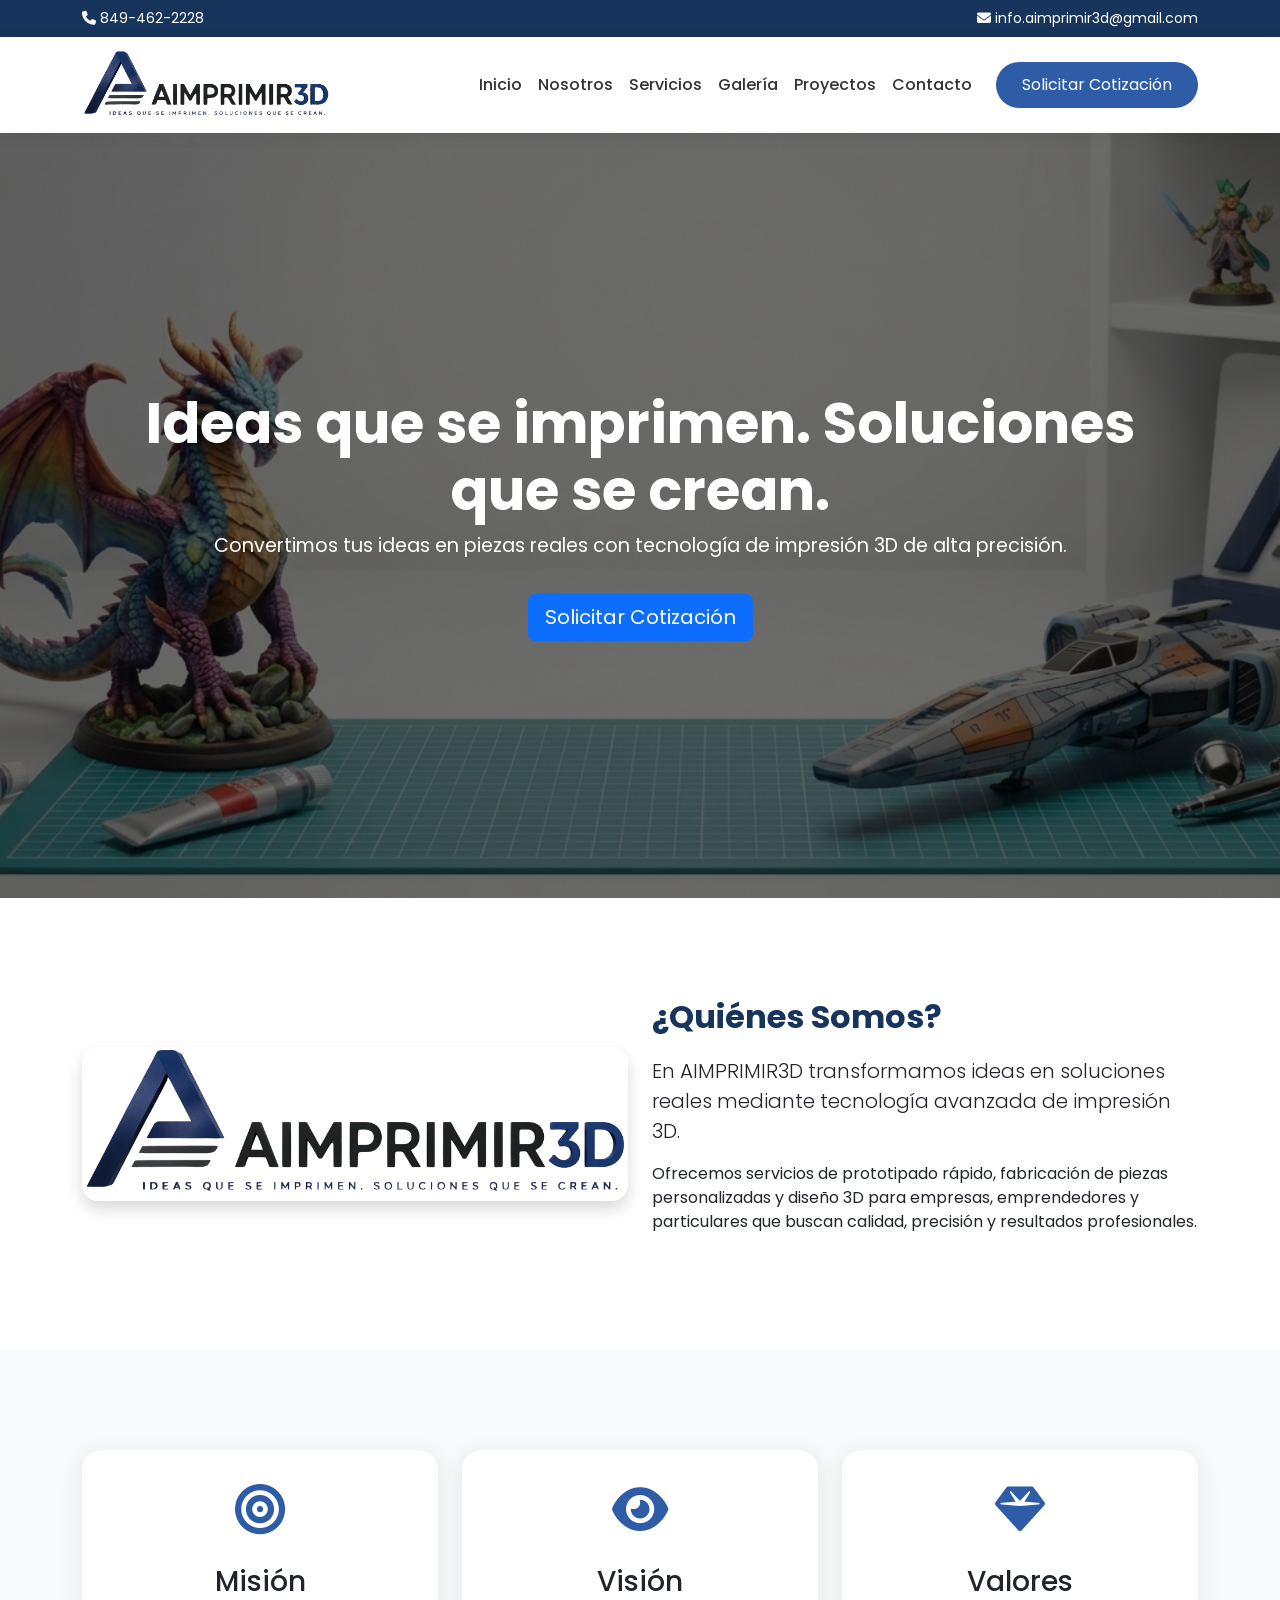
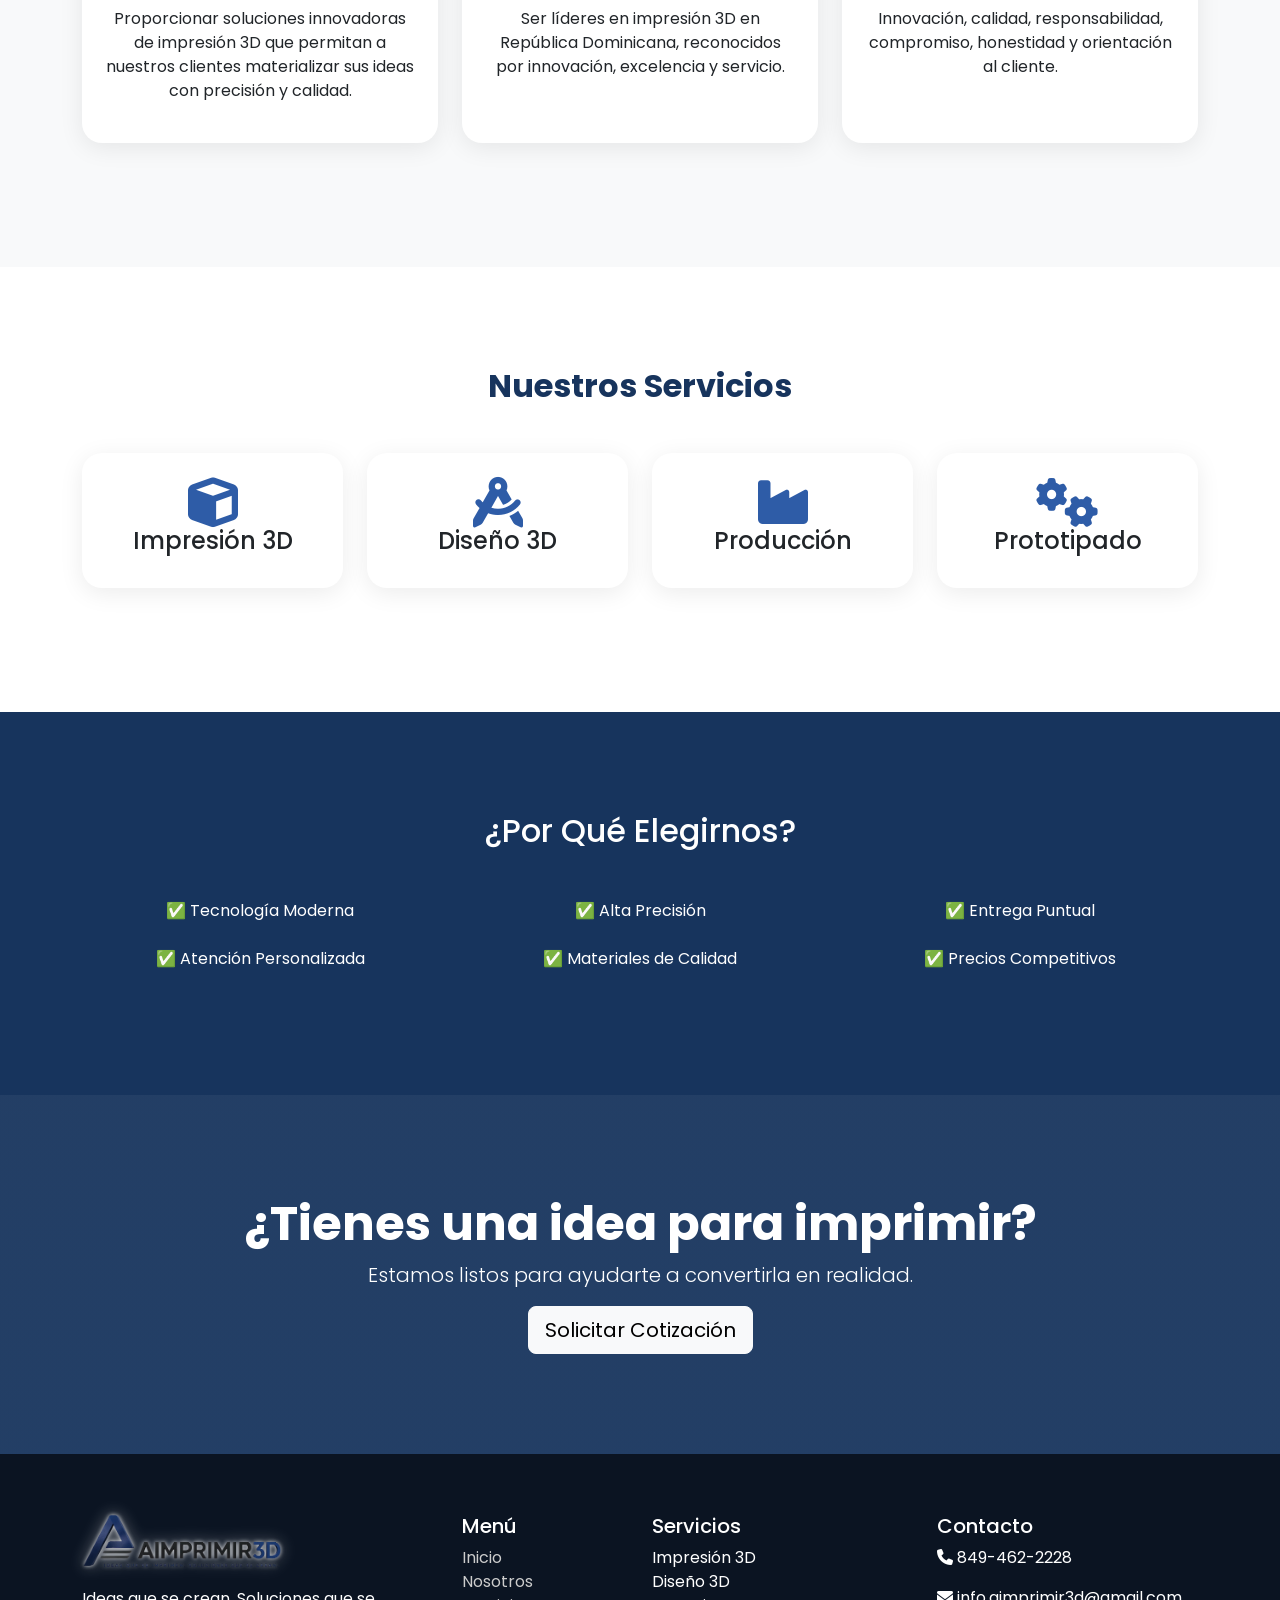
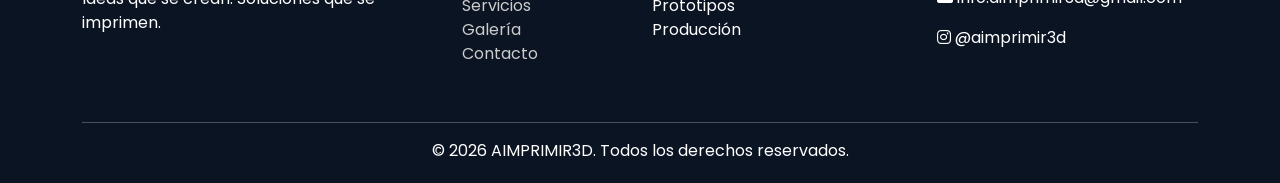
==== public/index.html @ 6a6f35ee "first commit" ====
<!DOCTYPE html>

<html lang="es">

    <head>

        <!-- =========================
            CONFIGURACIÓN BÁSICA
        ========================== -->

        <meta charset="UTF-8">

        <meta name="viewport"
            content="width=device-width, initial-scale=1.0">

        <meta http-equiv="X-UA-Compatible"
            content="IE=edge">


        <!-- =========================
            SEO PRINCIPAL
        ========================== -->

        <title>
            AIMPRIMIR3D | Impresión 3D, Diseño y Prototipos en República Dominicana
        </title>

        <meta name="description"
            content="AIMPRIMIR3D ofrece servicios de impresión 3D, diseño 3D, prototipado y producción personalizada en República Dominicana. Atendemos Bahoruco, Neiba, Barahona y realizamos envíos a nivel nacional.">

        <meta name="keywords"
            content="impresión 3D, impresión 3D República Dominicana, impresión 3D Bahoruco, impresión 3D Neiba, impresión 3D Barahona, diseño 3D, prototipos 3D, fabricación 3D, piezas 3D, prototipado rápido, AIMPRIMIR3D">

        <meta name="author"
            content="AIMPRIMIR3D">

        <meta name="robots"
            content="index, follow">

        <meta name="googlebot"
            content="index, follow">


        <!-- =========================
            IDIOMA Y UBICACIÓN
        ========================== -->

        <meta name="language"
            content="Spanish">

        <meta name="geo.region"
            content="DO">

        <meta name="geo.placename"
            content="Bahoruco, República Dominicana">


        <!-- =========================
            URL CANÓNICA
        ========================== -->

        <!--
        IMPORTANTE:
        Reemplaza esta URL por el dominio real
        cuando tengas el dominio definitivo.
        -->

        <link rel="canonical"
            href="https://aimprimir3d.com.do/">


        <!-- =========================
            OPEN GRAPH
            FACEBOOK / WHATSAPP / REDES
        ========================== -->

        <meta property="og:type"
            content="website">

        <meta property="og:title"
            content="AIMPRIMIR3D | Impresión 3D y Diseño 3D">

        <meta property="og:description"
            content="Transformamos ideas en piezas reales mediante impresión 3D, diseño, prototipado y fabricación personalizada en República Dominicana.">

        <meta property="og:image"
            content="https://aimprimir3d.com.do/assets/img/logonombre.png">

        <meta property="og:url"
            content="https://aimprimir3d.com.do/">

        <meta property="og:site_name"
            content="AIMPRIMIR3D">

        <meta property="og:locale"
            content="es_DO">

        <!-- =========================
            FAVICON
        ========================== -->

        <link rel="icon"
            type="image/png"
            href="assets/img/logo.ico">

        <link rel="apple-touch-icon"
            href="assets/img/logo.ico">


        <!-- =========================
            BOOTSTRAP
        ========================== -->

        <link
            href="https://cdn.jsdelivr.net/npm/bootstrap@5.3.3/dist/css/bootstrap.min.css"
            rel="stylesheet">


        <!-- =========================
            GOOGLE FONTS
        ========================== -->

        <link rel="preconnect"
            href="https://fonts.googleapis.com">

        <link rel="preconnect"
            href="https://fonts.gstatic.com"
            crossorigin>

        <link
            href="https://fonts.googleapis.com/css2?family=Poppins:wght@300;400;500;600;700&display=swap"
            rel="stylesheet">


        <!-- =========================
            FONT AWESOME
        ========================== -->

        <link
            rel="stylesheet"
            href="https://cdnjs.cloudflare.com/ajax/libs/font-awesome/6.5.1/css/all.min.css">


        <!-- =========================
            CSS PROPIO
        ========================== -->

        <link rel="stylesheet"
            href="assets/css/style.css">


        <!-- =========================
            DATOS ESTRUCTURADOS
            GOOGLE / SCHEMA.ORG
        ========================== -->

        <script type="application/ld+json">

        {
            "@context": "https://schema.org",
            "@type": "Organization",

            "name": "AIMPRIMIR3D",

            "description": "Empresa dedicada a servicios de impresión 3D, diseño 3D, prototipado y fabricación personalizada en República Dominicana.",

            "url": "https://www.tudominio.com/",

            "logo": "https://www.tudominio.com/assets/img/logonombre.png",

            "telephone": "+18494622228",

            "email": "info.aimprimir3d@gmail.com",

            "sameAs": [
                "https://www.instagram.com/aimprimir3d/"
            ],

            "areaServed": [
                {
                    "@type": "AdministrativeArea",
                    "name": "Bahoruco"
                },
                {
                    "@type": "City",
                    "name": "Neiba"
                },
                {
                    "@type": "City",
                    "name": "Barahona"
                },
                {
                    "@type": "Country",
                    "name": "República Dominicana"
                }
            ],

            "knowsAbout": [
                "Impresión 3D",
                "Diseño 3D",
                "Prototipado",
                "Fabricación personalizada",
                "Modelado 3D"
            ]
        }

        </script>

    </head>

    <body>

        <!-- TOP BAR -->

        <div class="top-bar">
            <div class="container">
                <div class="row">

                    <div class="col-md-6 text-center text-md-start">
                        <a href="tel:+18494622228" class="text-white text-decoration-none"> <i class="fas fa-phone"> </i> 849-462-2228 </a>
                    </div>

                    <div class="col-md-6 text-center text-md-end">
                        <a href="mailto:info.aimprimir3d@gmail.com" class="text-white text-decoration-none"> <i class="fas fa-envelope"> </i> info.aimprimir3d@gmail.com </a>
                    </div>

                </div>
            </div>
        </div>

        <!-- NAVBAR -->

        <nav class="navbar navbar-expand-lg sticky-top">

            <div class="container">

                <a class="navbar-brand" href="#"> <img src="assets/img/logonombre.png" alt="AIMPRIMIR3D"> </a>

                <button class="navbar-toggler" data-bs-toggle="collapse" data-bs-target="#menu"> <span class="navbar-toggler-icon"> </span> </button>

                <div class="collapse navbar-collapse" id="menu">

                    <ul class="navbar-nav ms-auto align-items-lg-center">

                        <li class="nav-item"> <a class="nav-link" href="#">Inicio</a> </li>

                        <li class="nav-item"> <a class="nav-link" href="#">Nosotros</a> </li>

                        <li class="nav-item"> <a class="nav-link" href="#">Servicios</a> </li>

                        <li class="nav-item"> <a class="nav-link" href="#">Galería</a> </li>

                        <li class="nav-item"> <a class="nav-link" href="#">Proyectos</a> </li>

                        <li class="nav-item"> <a class="nav-link" href="assets/pag/contacto.html">Contacto</a> </li> 

                        <li class="nav-item ms-lg-3"> <a href="#" class="btn btn-cotizar"> Solicitar Cotización </a> </li>

                    </ul>

                </div>

            </div>

        </nav>

        <!-- HERO -->

        <div id="heroSlider" class="carousel slide carousel-fade" data-bs-ride="carousel">

            <div class="carousel-inner">

                <div class="carousel-item active">
                    <img src="assets/img/slide1.png">

                    <div class="hero-content">
                        <h1>Ideas que se imprimen. Soluciones que se crean.</h1>

                        <p> Convertimos tus ideas en piezas reales con tecnología de impresión 3D de alta precisión. </p>

                        <a href="#" class="btn btn-primary btn-lg mt-3"> Solicitar Cotización </a>

                    </div>

                </div>

                <div class="carousel-item">

                    <img src="assets/img/slide2.png">

                    <div class="hero-content">
                            
                        <h1>Prototipos rápidos para tus proyectos</h1>

                        <p> Innovación y calidad para empresas, emprendedores y estudiantes. </p>

                    </div>
                </div>

                <div class="carousel-item">
                        <img src="assets/img/slide3.png">

                    <div class="hero-content">
                        <h1>Precisión, tecnología y confianza</h1>

                        <p> Creamos soluciones personalizadas adaptadas a tus necesidades. </p>

                    </div>
                </div>

            </div>

        </div>

        <!-- QUIENES SOMOS -->

        <section class="section-padding">

            <div class="container">

                <div class="row align-items-center">

                    <div class="col-lg-6">
                        <img src="assets/img/logonombre.png" class="img-fluid rounded-4 shadow">
                    </div>

                    <div class="col-lg-6">

                        <h2 class="section-title"> ¿Quiénes Somos? </h2>

                        <p class="lead"> En AIMPRIMIR3D transformamos ideas en soluciones reales mediante tecnología avanzada de impresión 3D. </p>

                        <p> Ofrecemos servicios de prototipado rápido, fabricación de piezas personalizadas y diseño 3D para empresas, emprendedores y particulares que buscan calidad, precisión y resultados profesionales. </p>

                    </div>

                </div>

            </div>

        </section>

        <!-- MISION VISION VALORES -->

        <section class="section-padding bg-light">

            <div class="container">

                <div class="row text-center">

                    <div class="col-lg-4 mb-4">

                        <div class="card card-custom h-100 p-4">

                            <div class="icon-box mb-3"> 
                                
                                <i class="fas fa-bullseye"> </i> 
                            
                            </div>

                            <h3> Misión </h3>

                            <p> Proporcionar soluciones innovadoras de impresión 3D que permitan a nuestros clientes materializar sus ideas con precisión y calidad. </p>

                        </div>

                    </div>

                    <div class="col-lg-4 mb-4">

                        <div class="card card-custom h-100 p-4">

                            <div class="icon-box mb-3">
                                <i class="fas fa-eye"></i>
                            </div>

                            <h3>Visión</h3>

                            <p> Ser líderes en impresión 3D en República Dominicana, reconocidos por innovación, excelencia y servicio. </p>

                        </div>

                    </div>

                    <div class="col-lg-4 mb-4">

                        <div class="card card-custom h-100 p-4">

                            <div class="icon-box mb-3">

                                <i class="fas fa-gem"> </i>

                            </div>

                            <h3>Valores</h3>

                            <p> Innovación, calidad, responsabilidad, compromiso, honestidad y orientación al cliente. </p>

                        </div>

                    </div>

                </div>

            </div>

        </section>

        <!-- SERVICIOS -->

        <section class="section-padding">

            <div class="container">

            <div class="text-center mb-5">

            <h2 class="section-title">
            Nuestros Servicios
            </h2>

            </div>

                <div class="row">

                <div class="col-md-3 mb-4">
                    <div class="card card-custom p-4 text-center h-100">
                        <i class="fas fa-cube icon-box"></i>
                        <h4>Impresión 3D</h4>
                    </div>
                </div>

                <div class="col-md-3 mb-4">
                    <div class="card card-custom p-4 text-center h-100">
                        <i class="fas fa-drafting-compass icon-box"></i>
                        <h4>Diseño 3D</h4>
                    </div>
                </div>

                <div class="col-md-3 mb-4">
                    <div class="card card-custom p-4 text-center h-100">
                        <i class="fas fa-industry icon-box"></i>
                        <h4>Producción</h4>
                    </div>
                </div>

                <div class="col-md-3 mb-4">
                    <div class="card card-custom p-4 text-center h-100">
                        <i class="fas fa-cogs icon-box"></i>
                        <h4>Prototipado</h4>
                    </div>
                </div>

                </div>

            </div>

        </section>

        <!-- POR QUE ELEGIRNOS -->

        <section class="section-padding bg-primary-custom">

            <div class="container">

                <div class="text-center mb-5">
                    <h2>¿Por Qué Elegirnos?</h2>
                </div>

                <div class="row text-center">

                    <div class="col-md-4 mb-4">
                    ✅ Tecnología Moderna
                    </div>

                    <div class="col-md-4 mb-4">
                    ✅ Alta Precisión
                    </div>

                    <div class="col-md-4 mb-4">
                    ✅ Entrega Puntual
                    </div>

                    <div class="col-md-4 mb-4">
                    ✅ Atención Personalizada
                    </div>

                    <div class="col-md-4 mb-4">
                    ✅ Materiales de Calidad
                    </div>

                    <div class="col-md-4 mb-4">
                    ✅ Precios Competitivos
                    </div>

                </div>

            </div>

        </section>

        <!-- CTA -->

        <section class="cta">

            <div class="container">

                <h2 class="display-5 fw-bold"> ¿Tienes una idea para imprimir? </h2>

                <p class="lead"> Estamos listos para ayudarte a convertirla en realidad. </p>

                <a href="#" class="btn btn-light btn-lg"> Solicitar Cotización </a>

            </div>

        </section>

        <!-- FOOTER -->

        <footer class="footer">

            <div class="container">

                <div class="row">

                    <div class="col-lg-4 mb-4">

                        <a href="#" target="_blank"> <img src="assets/img/logonombre.png" width="200" alt="AIMPRIMIR3D"> </a>

                        <p class="mt-3"> Ideas que se crean. Soluciones que se imprimen. </p>

                    </div>

                    <div class="col-lg-2 mb-4">

                        <h5>Menú</h5>

                        <ul class="list-unstyled">
                            <li><a href="#">Inicio</a></li>
                            <li><a href="#">Nosotros</a></li>
                            <li><a href="#">Servicios</a></li>
                            <li><a href="#">Galería</a></li>
                            <li><a href="assets/pag/contacto.html">Contacto</a></li>
                        </ul>

                    </div>

                    <div class="col-lg-3 mb-4">

                        <h5>Servicios</h5>

                        <ul class="list-unstyled">
                            <li>Impresión 3D</li>
                            <li>Diseño 3D</li>
                            <li>Prototipos</li>
                            <li>Producción</li>
                        </ul>

                    </div>

                    <div class="col-lg-3">

                        <h5>Contacto</h5>

                        <p> <a href="tel:+18494622228" class="text-white text-decoration-none"> <i class="fas fa-phone"></i> 849-462-2228 </a> </p>

                        <p> <a href="mailto:info.aimprimir3d@gmail.com" class="text-white text-decoration-none"> <i class="fas fa-envelope"></i> info.aimprimir3d@gmail.com </a> </p>

                        <p> <a href="https://www.instagram.com/aimprimir3d/" target="_blank" class="text-white text-decoration-none"> <i class="fab fa-instagram"> </i> @aimprimir3d </a> </p>

                    </div>

                </div>

                <hr>

                <div class="text-center"> © 2026 AIMPRIMIR3D. Todos los derechos reservados. </div>

            </div>

        </footer>

        <script src="https://cdn.jsdelivr.net/npm/bootstrap@5.3.3/dist/js/bootstrap.bundle.min.js"></script>

    </body>
</html>
---- public/assets/css/style.css ----
/* Home */

:root{
    --primary:#17345d;
    --secondary:#10284a;
    --accent:#2e5ca7;
    --light:#f8f9fa;
    --dark:#212529;
}

*{
    font-family:'Poppins',sans-serif;
}

body{
    overflow-x:hidden;
}

/* TOP BAR */

.top-bar{
    background:var(--primary);
    color:white;
    padding:8px 0;
    font-size:14px;
}

.top-bar a{
    color:white;
    text-decoration:none;
}

/* NAVBAR */

.navbar{
    background:white;
    box-shadow:0 2px 15px rgba(0,0,0,.08);
}

.navbar-brand img{
    height:70px;
}

.nav-link{
    font-weight:500;
    color:#333 !important;
}

.btn-cotizar{
    background:var(--accent);
    color:white;
    border-radius:30px;
    padding:10px 25px;
}

.btn-cotizar:hover{
    background:var(--primary);
    color:white;
}

/* HERO */

.carousel-item{
    height:85vh;
    min-height:600px;
}

.carousel-item img{
    width:100%;
    height:100%;
    object-fit:cover;
    filter:brightness(45%);
}

.hero-content{
    position:absolute;
    top:50%;
    left:50%;
    transform:translate(-50%,-50%);
    text-align:center;
    color:white;
    width:80%;
}

.hero-content h1{
    font-size:3.5rem;
    font-weight:700;
}

.hero-content p{
    font-size:1.2rem;
}

/* SECTION */

.section-padding{
    padding:100px 0;
}

.section-title{
    font-weight:700;
    color:var(--primary);
    margin-bottom:20px;
}

.card-custom{
    border:none;
    border-radius:20px;
    transition:.3s;
    box-shadow:0 5px 25px rgba(0,0,0,.08);
}

.card-custom:hover{
    transform:translateY(-10px);
}

.icon-box{
    font-size:50px;
    color:var(--accent);
}

.bg-primary-custom{
    background:var(--primary);
    color:white;
}

.cta{
    background:linear-gradient(rgba(23,52,93,.95),rgba(23,52,93,.95)),
    url('assets/img/slide2.jpg');
    background-size:cover;
    background-position:center;
    color:white;
    text-align:center;
    padding:100px 0;
}




.footer{
    background:#0b1422;
    color:white;
    padding:60px 0 20px;
}



.footer a{
    color:#ccc;
    text-decoration:none;
}

.footer a:hover{
    color:white;
}

.gallery img{
    border-radius:15px;
    transition:.3s;
}

.gallery img:hover{
    transform:scale(1.05);
}

@media(max-width:768px){

.hero-content h1{
font-size:2rem;
}

.carousel-item{
height:70vh;
}

}

/* PAra iluminar el logo del footer */

.footer img{
    filter:
        drop-shadow(0 0 2px rgba(255,255,255,.9))
        drop-shadow(0 0 8px rgba(255,255,255,.35));
    transition:all .3s ease;
}

.footer img:hover{
    filter:
        drop-shadow(0 0 3px rgba(255,255,255,1))
        drop-shadow(0 0 12px rgba(255,255,255,.5));
}

/* Para la animacion en la barra de arriba en los numeros y correos */

.top-bar a{
    transition:all .3s ease;
}

.top-bar a:hover{
    color:#dbe8ff !important;
}

/*  los link de correos y llamada en footer */

a[href^="tel"]{
    transition:all .3s ease;
}

a[href^="tel"]:hover{
    color:var(--accent) !important;
}

a[href^="mailto"],
a[href*="instagram.com"]{
    transition:all .3s ease;
}

a[href^="mailto"]:hover,
a[href*="instagram.com"]:hover{
    color:var(--accent) !important;
}

/*  Pag de Contacto */

.form-control{
    border-radius:12px;
    padding:12px;
}

.form-control:focus{
    box-shadow:none;
    border-color:var(--accent);
}
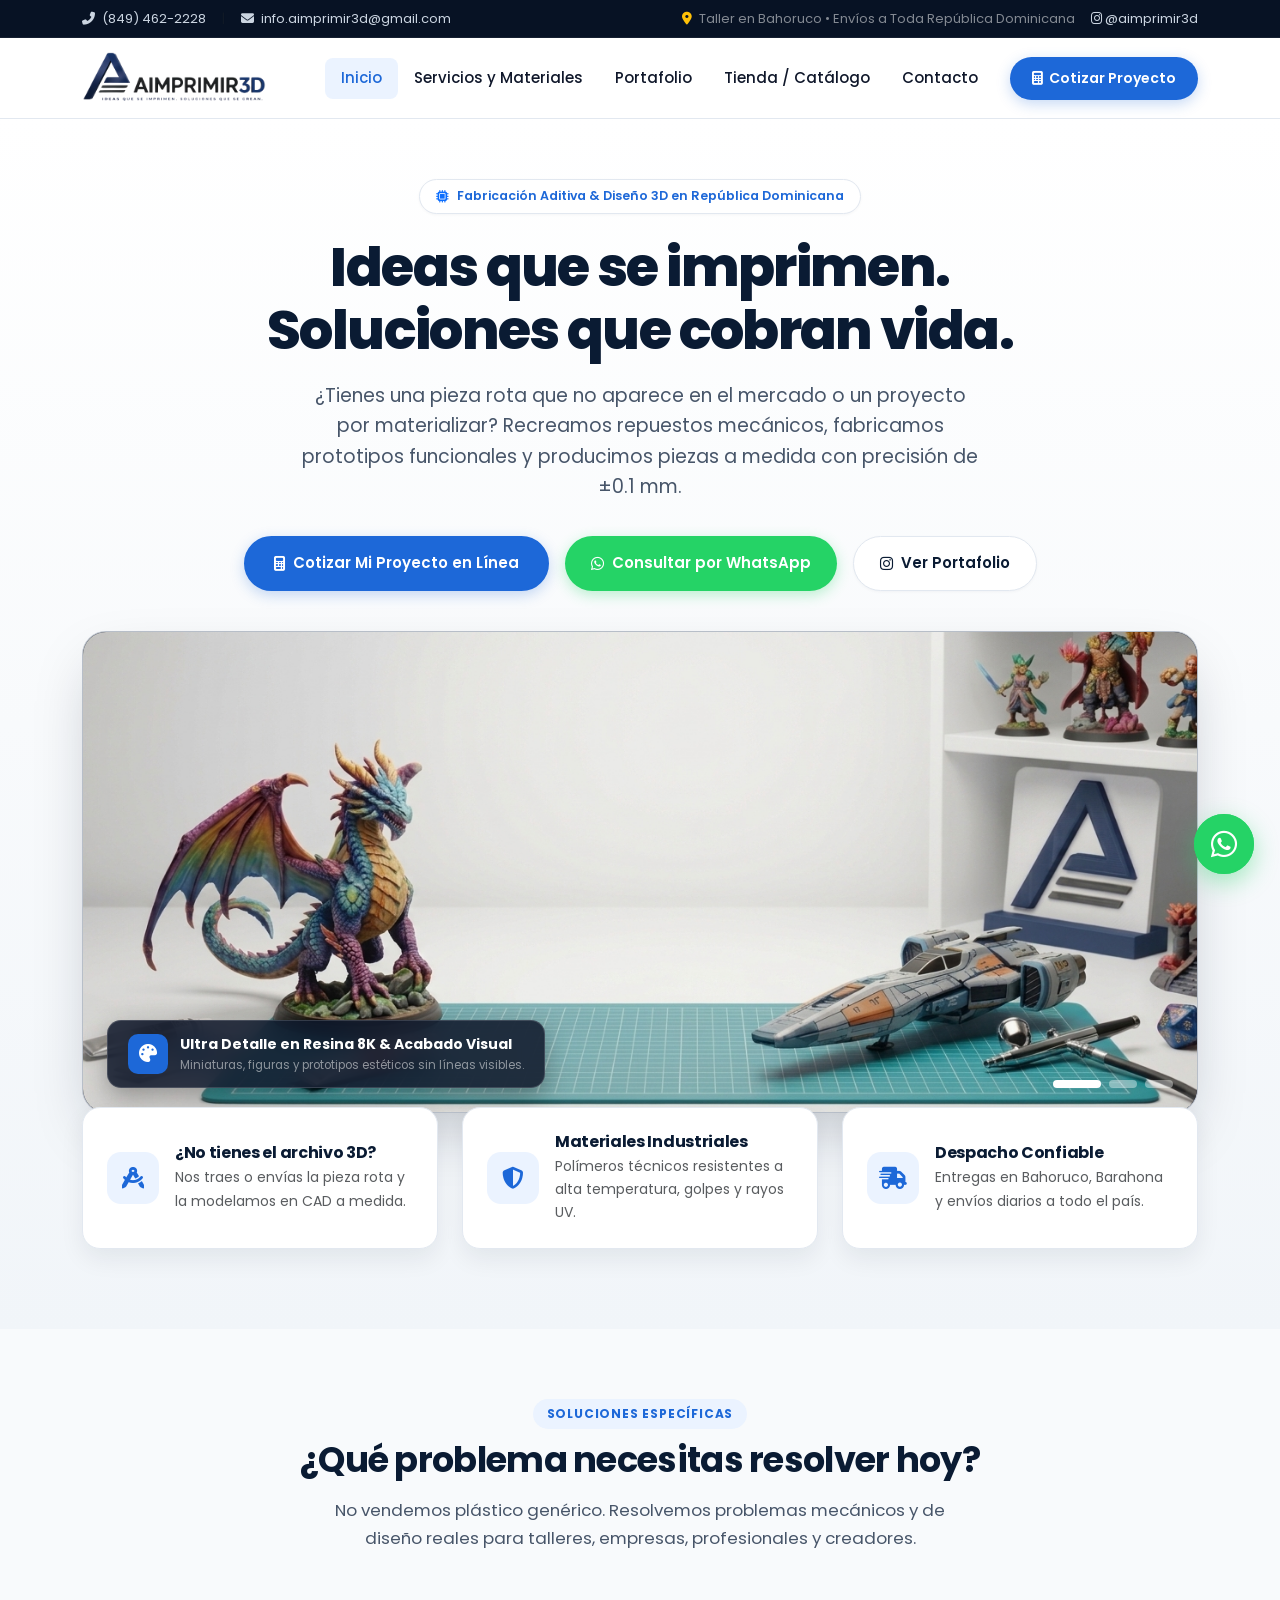
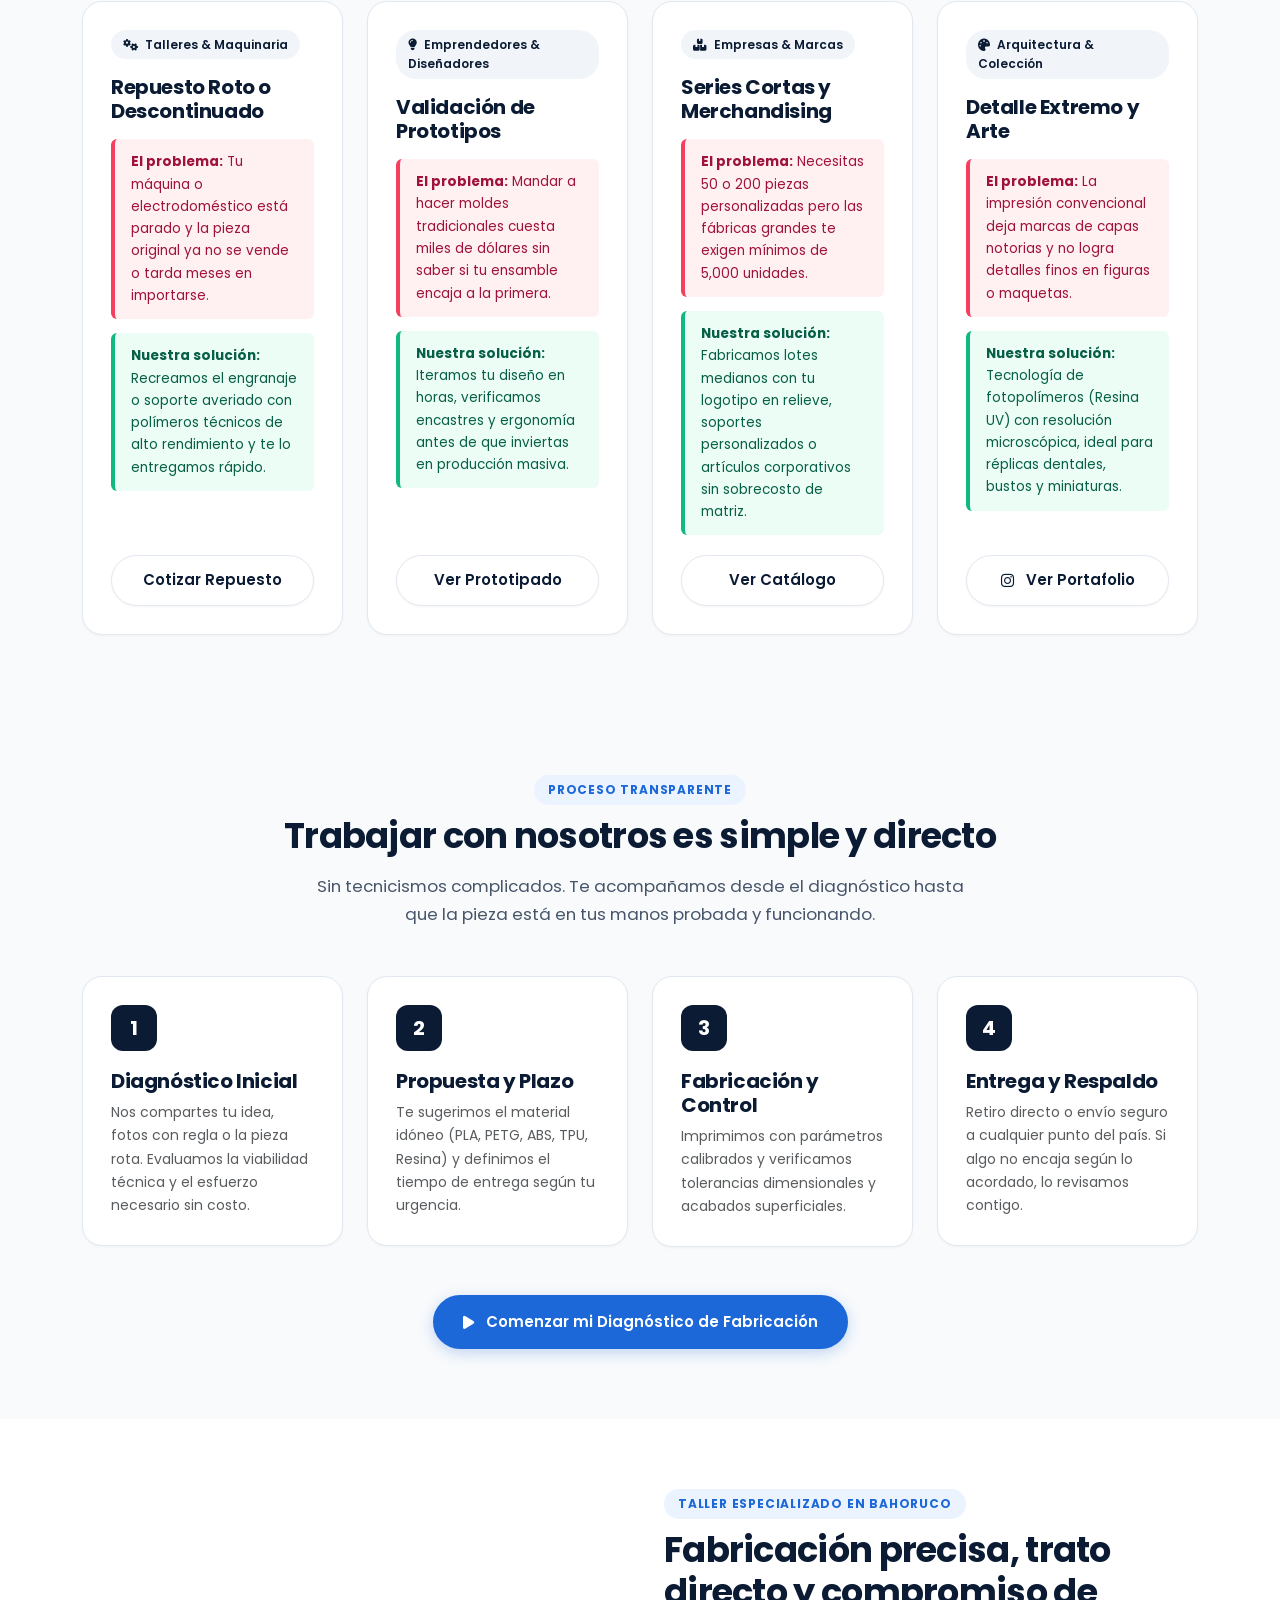
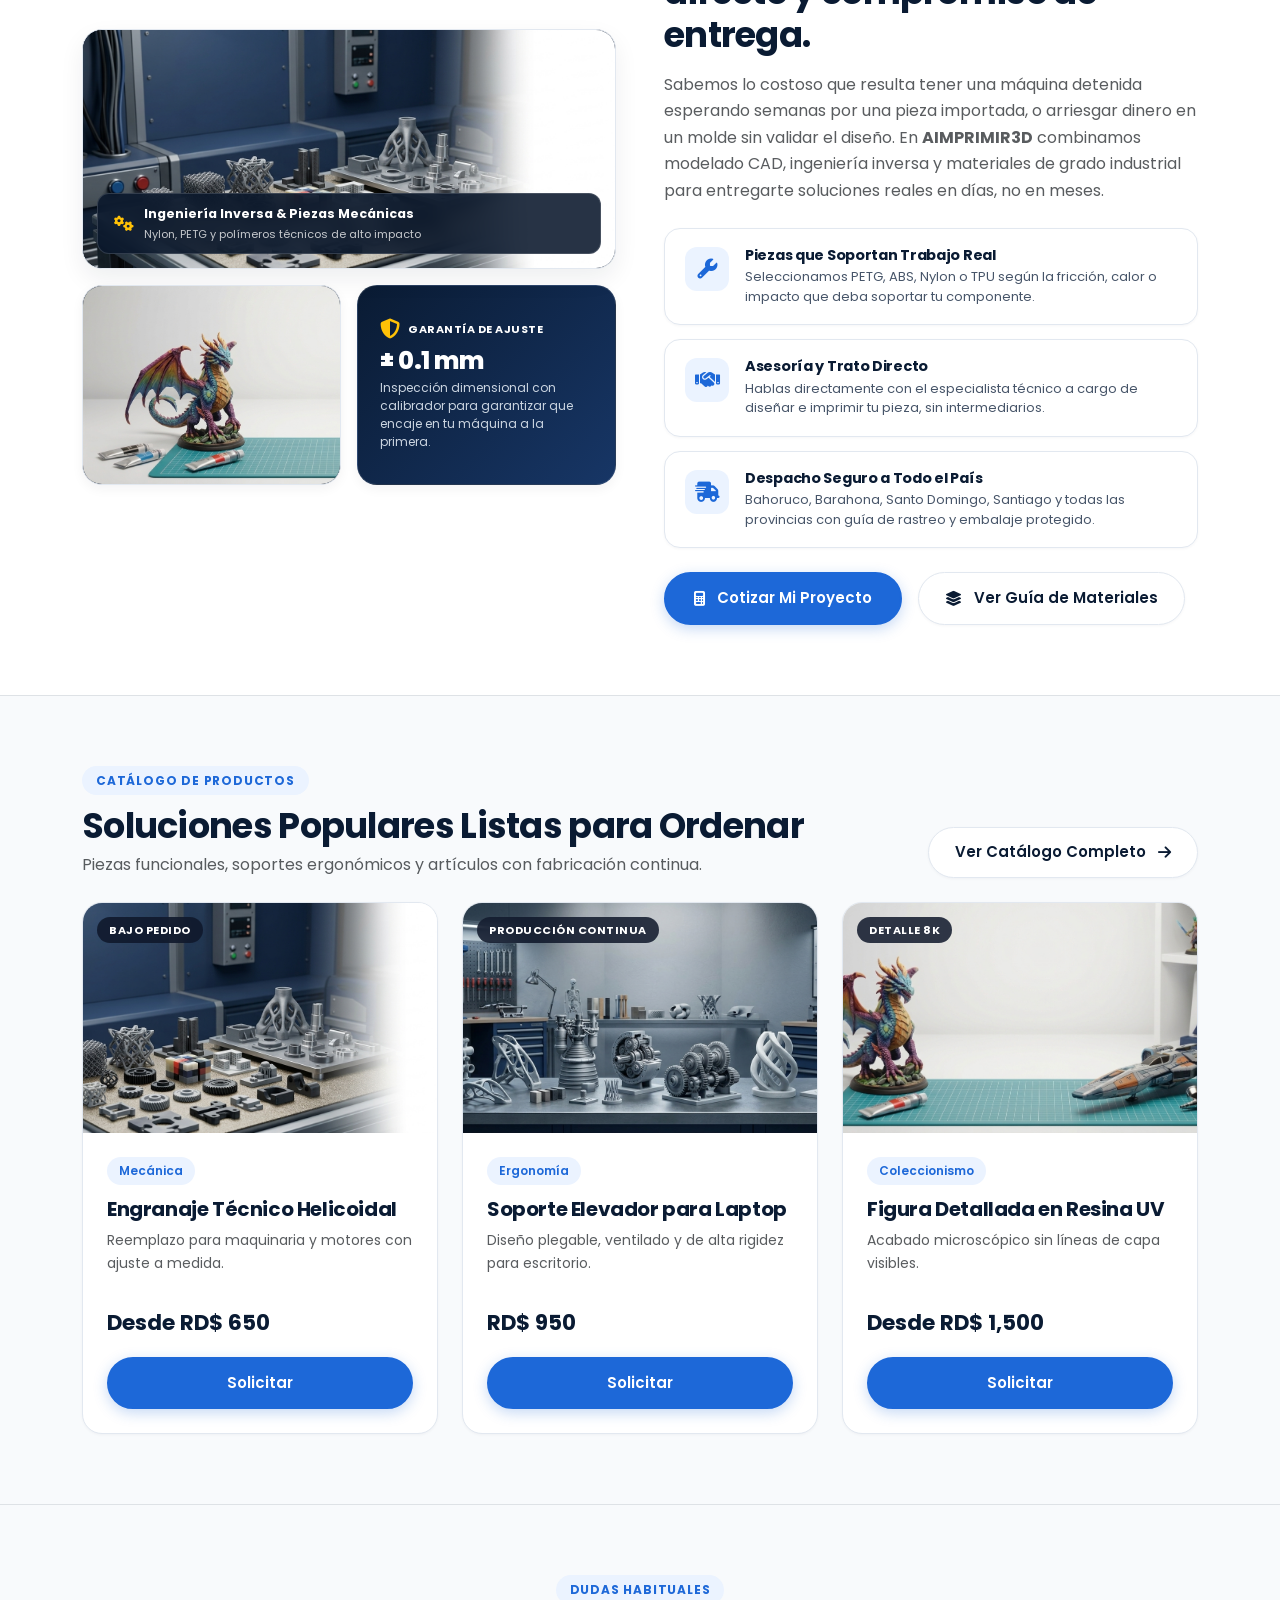
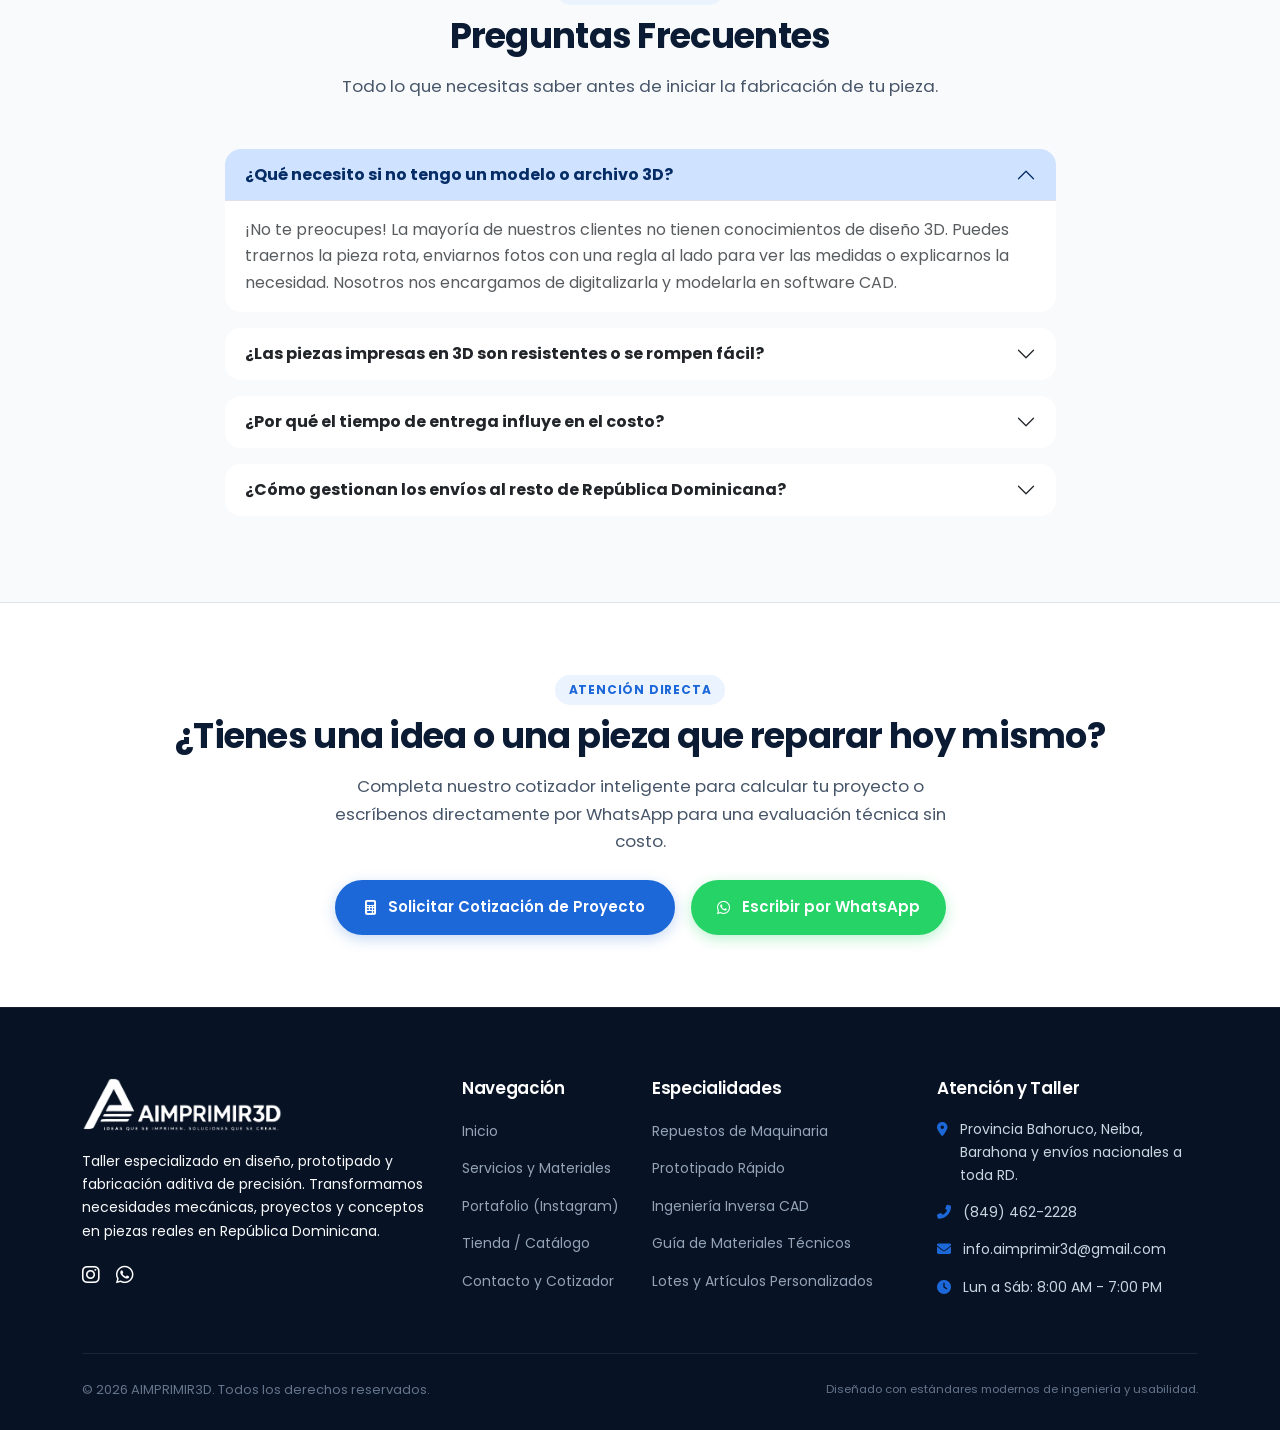
==== commit 5f8ce814: "feat: add frontend web application with quote engine and store catalog" ====
--- a/public/index.html
+++ b/public/index.html
@@ -1,585 +1,661 @@
 <!DOCTYPE html>
-
 <html lang="es">
-
-    <head>
-
-        <!-- =========================
-            CONFIGURACIÓN BÁSICA
-        ========================== -->
-
-        <meta charset="UTF-8">
-
-        <meta name="viewport"
-            content="width=device-width, initial-scale=1.0">
-
-        <meta http-equiv="X-UA-Compatible"
-            content="IE=edge">
-
-
-        <!-- =========================
-            SEO PRINCIPAL
-        ========================== -->
-
-        <title>
-            AIMPRIMIR3D | Impresión 3D, Diseño y Prototipos en República Dominicana
-        </title>
-
-        <meta name="description"
-            content="AIMPRIMIR3D ofrece servicios de impresión 3D, diseño 3D, prototipado y producción personalizada en República Dominicana. Atendemos Bahoruco, Neiba, Barahona y realizamos envíos a nivel nacional.">
-
-        <meta name="keywords"
-            content="impresión 3D, impresión 3D República Dominicana, impresión 3D Bahoruco, impresión 3D Neiba, impresión 3D Barahona, diseño 3D, prototipos 3D, fabricación 3D, piezas 3D, prototipado rápido, AIMPRIMIR3D">
-
-        <meta name="author"
-            content="AIMPRIMIR3D">
-
-        <meta name="robots"
-            content="index, follow">
-
-        <meta name="googlebot"
-            content="index, follow">
-
-
-        <!-- =========================
-            IDIOMA Y UBICACIÓN
-        ========================== -->
-
-        <meta name="language"
-            content="Spanish">
-
-        <meta name="geo.region"
-            content="DO">
-
-        <meta name="geo.placename"
-            content="Bahoruco, República Dominicana">
-
-
-        <!-- =========================
-            URL CANÓNICA
-        ========================== -->
-
-        <!--
-        IMPORTANTE:
-        Reemplaza esta URL por el dominio real
-        cuando tengas el dominio definitivo.
-        -->
-
-        <link rel="canonical"
-            href="https://aimprimir3d.com.do/">
-
-
-        <!-- =========================
-            OPEN GRAPH
-            FACEBOOK / WHATSAPP / REDES
-        ========================== -->
-
-        <meta property="og:type"
-            content="website">
-
-        <meta property="og:title"
-            content="AIMPRIMIR3D | Impresión 3D y Diseño 3D">
-
-        <meta property="og:description"
-            content="Transformamos ideas en piezas reales mediante impresión 3D, diseño, prototipado y fabricación personalizada en República Dominicana.">
-
-        <meta property="og:image"
-            content="https://aimprimir3d.com.do/assets/img/logonombre.png">
-
-        <meta property="og:url"
-            content="https://aimprimir3d.com.do/">
-
-        <meta property="og:site_name"
-            content="AIMPRIMIR3D">
-
-        <meta property="og:locale"
-            content="es_DO">
-
-        <!-- =========================
-            FAVICON
-        ========================== -->
-
-        <link rel="icon"
-            type="image/png"
-            href="assets/img/logo.ico">
-
-        <link rel="apple-touch-icon"
-            href="assets/img/logo.ico">
-
-
-        <!-- =========================
-            BOOTSTRAP
-        ========================== -->
-
-        <link
-            href="https://cdn.jsdelivr.net/npm/bootstrap@5.3.3/dist/css/bootstrap.min.css"
-            rel="stylesheet">
-
-
-        <!-- =========================
-            GOOGLE FONTS
-        ========================== -->
-
-        <link rel="preconnect"
-            href="https://fonts.googleapis.com">
-
-        <link rel="preconnect"
-            href="https://fonts.gstatic.com"
-            crossorigin>
-
-        <link
-            href="https://fonts.googleapis.com/css2?family=Poppins:wght@300;400;500;600;700&display=swap"
-            rel="stylesheet">
-
-
-        <!-- =========================
-            FONT AWESOME
-        ========================== -->
-
-        <link
-            rel="stylesheet"
-            href="https://cdnjs.cloudflare.com/ajax/libs/font-awesome/6.5.1/css/all.min.css">
-
-
-        <!-- =========================
-            CSS PROPIO
-        ========================== -->
-
-        <link rel="stylesheet"
-            href="assets/css/style.css">
-
-
-        <!-- =========================
-            DATOS ESTRUCTURADOS
-            GOOGLE / SCHEMA.ORG
-        ========================== -->
-
-        <script type="application/ld+json">
-
-        {
-            "@context": "https://schema.org",
-            "@type": "Organization",
-
-            "name": "AIMPRIMIR3D",
-
-            "description": "Empresa dedicada a servicios de impresión 3D, diseño 3D, prototipado y fabricación personalizada en República Dominicana.",
-
-            "url": "https://www.tudominio.com/",
-
-            "logo": "https://www.tudominio.com/assets/img/logonombre.png",
-
-            "telephone": "+18494622228",
-
-            "email": "info.aimprimir3d@gmail.com",
-
-            "sameAs": [
-                "https://www.instagram.com/aimprimir3d/"
-            ],
-
-            "areaServed": [
-                {
-                    "@type": "AdministrativeArea",
-                    "name": "Bahoruco"
-                },
-                {
-                    "@type": "City",
-                    "name": "Neiba"
-                },
-                {
-                    "@type": "City",
-                    "name": "Barahona"
-                },
-                {
-                    "@type": "Country",
-                    "name": "República Dominicana"
-                }
-            ],
-
-            "knowsAbout": [
-                "Impresión 3D",
-                "Diseño 3D",
-                "Prototipado",
-                "Fabricación personalizada",
-                "Modelado 3D"
-            ]
-        }
-
-        </script>
-
-    </head>
-
-    <body>
-
-        <!-- TOP BAR -->
-
-        <div class="top-bar">
-            <div class="container">
-                <div class="row">
-
-                    <div class="col-md-6 text-center text-md-start">
-                        <a href="tel:+18494622228" class="text-white text-decoration-none"> <i class="fas fa-phone"> </i> 849-462-2228 </a>
-                    </div>
-
-                    <div class="col-md-6 text-center text-md-end">
-                        <a href="mailto:info.aimprimir3d@gmail.com" class="text-white text-decoration-none"> <i class="fas fa-envelope"> </i> info.aimprimir3d@gmail.com </a>
-                    </div>
-
-                </div>
-            </div>
-        </div>
-
-        <!-- NAVBAR -->
-
-        <nav class="navbar navbar-expand-lg sticky-top">
-
-            <div class="container">
-
-                <a class="navbar-brand" href="#"> <img src="assets/img/logonombre.png" alt="AIMPRIMIR3D"> </a>
-
-                <button class="navbar-toggler" data-bs-toggle="collapse" data-bs-target="#menu"> <span class="navbar-toggler-icon"> </span> </button>
-
-                <div class="collapse navbar-collapse" id="menu">
-
-                    <ul class="navbar-nav ms-auto align-items-lg-center">
-
-                        <li class="nav-item"> <a class="nav-link" href="#">Inicio</a> </li>
-
-                        <li class="nav-item"> <a class="nav-link" href="#">Nosotros</a> </li>
-
-                        <li class="nav-item"> <a class="nav-link" href="#">Servicios</a> </li>
-
-                        <li class="nav-item"> <a class="nav-link" href="#">Galería</a> </li>
-
-                        <li class="nav-item"> <a class="nav-link" href="#">Proyectos</a> </li>
-
-                        <li class="nav-item"> <a class="nav-link" href="assets/pag/contacto.html">Contacto</a> </li> 
-
-                        <li class="nav-item ms-lg-3"> <a href="#" class="btn btn-cotizar"> Solicitar Cotización </a> </li>
-
-                    </ul>
-
-                </div>
-
-            </div>
-
-        </nav>
-
-        <!-- HERO -->
-
-        <div id="heroSlider" class="carousel slide carousel-fade" data-bs-ride="carousel">
-
-            <div class="carousel-inner">
-
-                <div class="carousel-item active">
-                    <img src="assets/img/slide1.png">
-
-                    <div class="hero-content">
-                        <h1>Ideas que se imprimen. Soluciones que se crean.</h1>
-
-                        <p> Convertimos tus ideas en piezas reales con tecnología de impresión 3D de alta precisión. </p>
-
-                        <a href="#" class="btn btn-primary btn-lg mt-3"> Solicitar Cotización </a>
-
-                    </div>
-
-                </div>
-
-                <div class="carousel-item">
-
-                    <img src="assets/img/slide2.png">
-
-                    <div class="hero-content">
-                            
-                        <h1>Prototipos rápidos para tus proyectos</h1>
-
-                        <p> Innovación y calidad para empresas, emprendedores y estudiantes. </p>
-
-                    </div>
-                </div>
-
-                <div class="carousel-item">
-                        <img src="assets/img/slide3.png">
-
-                    <div class="hero-content">
-                        <h1>Precisión, tecnología y confianza</h1>
-
-                        <p> Creamos soluciones personalizadas adaptadas a tus necesidades. </p>
-
-                    </div>
-                </div>
-
-            </div>
-
-        </div>
-
-        <!-- QUIENES SOMOS -->
-
-        <section class="section-padding">
-
-            <div class="container">
-
-                <div class="row align-items-center">
-
-                    <div class="col-lg-6">
-                        <img src="assets/img/logonombre.png" class="img-fluid rounded-4 shadow">
-                    </div>
-
-                    <div class="col-lg-6">
-
-                        <h2 class="section-title"> ¿Quiénes Somos? </h2>
-
-                        <p class="lead"> En AIMPRIMIR3D transformamos ideas en soluciones reales mediante tecnología avanzada de impresión 3D. </p>
-
-                        <p> Ofrecemos servicios de prototipado rápido, fabricación de piezas personalizadas y diseño 3D para empresas, emprendedores y particulares que buscan calidad, precisión y resultados profesionales. </p>
-
-                    </div>
-
-                </div>
-
-            </div>
-
-        </section>
-
-        <!-- MISION VISION VALORES -->
-
-        <section class="section-padding bg-light">
-
-            <div class="container">
-
-                <div class="row text-center">
-
-                    <div class="col-lg-4 mb-4">
-
-                        <div class="card card-custom h-100 p-4">
-
-                            <div class="icon-box mb-3"> 
-                                
-                                <i class="fas fa-bullseye"> </i> 
-                            
-                            </div>
-
-                            <h3> Misión </h3>
-
-                            <p> Proporcionar soluciones innovadoras de impresión 3D que permitan a nuestros clientes materializar sus ideas con precisión y calidad. </p>
-
-                        </div>
-
-                    </div>
-
-                    <div class="col-lg-4 mb-4">
-
-                        <div class="card card-custom h-100 p-4">
-
-                            <div class="icon-box mb-3">
-                                <i class="fas fa-eye"></i>
-                            </div>
-
-                            <h3>Visión</h3>
-
-                            <p> Ser líderes en impresión 3D en República Dominicana, reconocidos por innovación, excelencia y servicio. </p>
-
-                        </div>
-
-                    </div>
-
-                    <div class="col-lg-4 mb-4">
-
-                        <div class="card card-custom h-100 p-4">
-
-                            <div class="icon-box mb-3">
-
-                                <i class="fas fa-gem"> </i>
-
-                            </div>
-
-                            <h3>Valores</h3>
-
-                            <p> Innovación, calidad, responsabilidad, compromiso, honestidad y orientación al cliente. </p>
-
-                        </div>
-
-                    </div>
-
-                </div>
-
-            </div>
-
-        </section>
-
-        <!-- SERVICIOS -->
-
-        <section class="section-padding">
-
-            <div class="container">
-
-            <div class="text-center mb-5">
-
-            <h2 class="section-title">
-            Nuestros Servicios
-            </h2>
-
-            </div>
-
-                <div class="row">
-
-                <div class="col-md-3 mb-4">
-                    <div class="card card-custom p-4 text-center h-100">
-                        <i class="fas fa-cube icon-box"></i>
-                        <h4>Impresión 3D</h4>
-                    </div>
-                </div>
-
-                <div class="col-md-3 mb-4">
-                    <div class="card card-custom p-4 text-center h-100">
-                        <i class="fas fa-drafting-compass icon-box"></i>
-                        <h4>Diseño 3D</h4>
-                    </div>
-                </div>
-
-                <div class="col-md-3 mb-4">
-                    <div class="card card-custom p-4 text-center h-100">
-                        <i class="fas fa-industry icon-box"></i>
-                        <h4>Producción</h4>
-                    </div>
-                </div>
-
-                <div class="col-md-3 mb-4">
-                    <div class="card card-custom p-4 text-center h-100">
-                        <i class="fas fa-cogs icon-box"></i>
-                        <h4>Prototipado</h4>
-                    </div>
-                </div>
-
-                </div>
-
-            </div>
-
-        </section>
-
-        <!-- POR QUE ELEGIRNOS -->
-
-        <section class="section-padding bg-primary-custom">
-
-            <div class="container">
-
-                <div class="text-center mb-5">
-                    <h2>¿Por Qué Elegirnos?</h2>
-                </div>
-
-                <div class="row text-center">
-
-                    <div class="col-md-4 mb-4">
-                    ✅ Tecnología Moderna
-                    </div>
-
-                    <div class="col-md-4 mb-4">
-                    ✅ Alta Precisión
-                    </div>
-
-                    <div class="col-md-4 mb-4">
-                    ✅ Entrega Puntual
-                    </div>
-
-                    <div class="col-md-4 mb-4">
-                    ✅ Atención Personalizada
-                    </div>
-
-                    <div class="col-md-4 mb-4">
-                    ✅ Materiales de Calidad
-                    </div>
-
-                    <div class="col-md-4 mb-4">
-                    ✅ Precios Competitivos
-                    </div>
-
-                </div>
-
-            </div>
-
-        </section>
-
-        <!-- CTA -->
-
-        <section class="cta">
-
-            <div class="container">
-
-                <h2 class="display-5 fw-bold"> ¿Tienes una idea para imprimir? </h2>
-
-                <p class="lead"> Estamos listos para ayudarte a convertirla en realidad. </p>
-
-                <a href="#" class="btn btn-light btn-lg"> Solicitar Cotización </a>
-
-            </div>
-
-        </section>
-
-        <!-- FOOTER -->
-
-        <footer class="footer">
-
-            <div class="container">
-
-                <div class="row">
-
-                    <div class="col-lg-4 mb-4">
-
-                        <a href="#" target="_blank"> <img src="assets/img/logonombre.png" width="200" alt="AIMPRIMIR3D"> </a>
-
-                        <p class="mt-3"> Ideas que se crean. Soluciones que se imprimen. </p>
-
-                    </div>
-
-                    <div class="col-lg-2 mb-4">
-
-                        <h5>Menú</h5>
-
-                        <ul class="list-unstyled">
-                            <li><a href="#">Inicio</a></li>
-                            <li><a href="#">Nosotros</a></li>
-                            <li><a href="#">Servicios</a></li>
-                            <li><a href="#">Galería</a></li>
-                            <li><a href="assets/pag/contacto.html">Contacto</a></li>
-                        </ul>
-
-                    </div>
-
-                    <div class="col-lg-3 mb-4">
-
-                        <h5>Servicios</h5>
-
-                        <ul class="list-unstyled">
-                            <li>Impresión 3D</li>
-                            <li>Diseño 3D</li>
-                            <li>Prototipos</li>
-                            <li>Producción</li>
-                        </ul>
-
-                    </div>
-
-                    <div class="col-lg-3">
-
-                        <h5>Contacto</h5>
-
-                        <p> <a href="tel:+18494622228" class="text-white text-decoration-none"> <i class="fas fa-phone"></i> 849-462-2228 </a> </p>
-
-                        <p> <a href="mailto:info.aimprimir3d@gmail.com" class="text-white text-decoration-none"> <i class="fas fa-envelope"></i> info.aimprimir3d@gmail.com </a> </p>
-
-                        <p> <a href="https://www.instagram.com/aimprimir3d/" target="_blank" class="text-white text-decoration-none"> <i class="fab fa-instagram"> </i> @aimprimir3d </a> </p>
-
-                    </div>
-
-                </div>
-
-                <hr>
-
-                <div class="text-center"> © 2026 AIMPRIMIR3D. Todos los derechos reservados. </div>
-
-            </div>
-
-        </footer>
-
-        <script src="https://cdn.jsdelivr.net/npm/bootstrap@5.3.3/dist/js/bootstrap.bundle.min.js"></script>
-
-    </body>
-</html>+<head>
+  <meta charset="UTF-8">
+  <meta name="viewport" content="width=device-width, initial-scale=1.0">
+  <meta http-equiv="X-UA-Compatible" content="IE=edge">
+
+  <!-- SEO PRINCIPAL -->
+  <title>AIMPRIMIR3D | Fabricación e Impresión 3D Profesional en República Dominicana</title>
+  <meta name="description" content="Servicios profesionales de impresión 3D, ingeniería inversa de piezas rotas, prototipado rápido y fabricación personalizada en Bahoruco, Barahona, Santo Domingo y todo el país.">
+  <meta name="keywords" content="impresión 3D república dominicana, repuestos 3d neiba bahoruco, prototipos 3d barahona, diseño 3d santo domingo, piezas personalizadas 3d">
+  <meta name="author" content="AIMPRIMIR3D">
+
+  <link rel="icon" type="image/png" href="assets/img/logo.ico">
+  <link rel="apple-touch-icon" href="assets/img/logo.ico">
+
+  <!-- ESTILOS Y FUENTES -->
+  <link href="https://cdn.jsdelivr.net/npm/bootstrap@5.3.3/dist/css/bootstrap.min.css" rel="stylesheet">
+  <link rel="preconnect" href="https://fonts.googleapis.com">
+  <link rel="preconnect" href="https://fonts.gstatic.com" crossorigin>
+  <link href="https://fonts.googleapis.com/css2?family=Poppins:wght@300;400;500;600;700;800&display=swap" rel="stylesheet">
+  <link rel="stylesheet" href="https://cdnjs.cloudflare.com/ajax/libs/font-awesome/6.5.1/css/all.min.css">
+  <link rel="stylesheet" href="assets/css/style.css">
+</head>
+<body>
+
+  <!-- TOP BAR -->
+  <div class="top-bar">
+    <div class="container">
+      <div class="d-flex justify-content-between align-items-center flex-wrap gap-2">
+        <div class="d-flex align-items-center gap-3">
+          <a href="tel:+18494622228"><i class="fas fa-phone-alt me-1 text-primary-light"></i> (849) 462-2228</a>
+          <span class="d-none d-sm-inline text-muted opacity-50">|</span>
+          <a href="mailto:info.aimprimir3d@gmail.com"><i class="fas fa-envelope me-1 text-primary-light"></i> info.aimprimir3d@gmail.com</a>
+        </div>
+        <div class="d-none d-md-flex align-items-center gap-3">
+          <span class="text-white-50"><i class="fas fa-map-marker-alt text-warning me-1"></i> Taller en Bahoruco • Envíos a Toda República Dominicana</span>
+          <a href="https://www.instagram.com/aimprimir3d/" target="_blank" rel="noopener"><i class="fab fa-instagram"></i> @aimprimir3d</a>
+        </div>
+      </div>
+    </div>
+  </div>
+
+  <!-- NAVBAR -->
+  <nav class="navbar navbar-expand-lg sticky-top">
+    <div class="container">
+      <a class="navbar-brand py-0" href="index.html">
+        <img src="assets/img/logonombre.png" alt="AIMPRIMIR3D - Impresión y Diseño 3D">
+      </a>
+      <button class="navbar-toggler border-0" type="button" data-bs-toggle="collapse" data-bs-target="#navbarMain">
+        <span class="navbar-toggler-icon"></span>
+      </button>
+
+      <div class="collapse navbar-collapse" id="navbarMain">
+        <ul class="navbar-nav ms-auto align-items-lg-center">
+          <li class="nav-item"><a class="nav-link active" href="index.html">Inicio</a></li>
+          <li class="nav-item"><a class="nav-link" href="servicios.html">Servicios y Materiales</a></li>
+          <li class="nav-item"><a class="nav-link" href="https://www.instagram.com/aimprimir3d?vrfl=MWt5dHZ5N2p3MTFwYQ%3D%3D" target="_blank" rel="noopener">Portafolio</a></li>
+          <li class="nav-item"><a class="nav-link" href="tienda.html">Tienda / Catálogo</a></li>
+          <li class="nav-item"><a class="nav-link" href="contacto.html">Contacto</a></li>
+          <li class="nav-item ms-lg-3 mt-2 mt-lg-0">
+            <a href="contacto.html" class="btn-nav-cta text-decoration-none">
+              <i class="fas fa-calculator"></i> Cotizar Proyecto
+            </a>
+          </li>
+        </ul>
+      </div>
+    </div>
+  </nav>
+
+  <!-- HERO MODERNO Y LUMINOSO CON ESCAPARATE PANORÁMICO -->
+  <header class="hero-showcase">
+    <div class="container">
+      
+      <!-- ENCABEZADO CENTRADO, CLARO Y HUMANO -->
+      <div class="text-center max-w-850 mx-auto">
+        <div class="hero-pill-badge">
+          <i class="fas fa-microchip text-primary"></i> Fabricación Aditiva & Diseño 3D en República Dominicana
+        </div>
+        <h1 class="hero-title">Ideas que se imprimen.<br>Soluciones que cobran vida.</h1>
+        <p class="hero-subtitle">
+          ¿Tienes una pieza rota que no aparece en el mercado o un proyecto por materializar? Recreamos repuestos mecánicos, fabricamos prototipos funcionales y producimos piezas a medida con precisión de ±0.1 mm.
+        </p>
+        
+        <div class="d-flex justify-content-center flex-wrap gap-3 mb-4">
+          <a href="contacto.html" class="btn-primary-custom">
+            <i class="fas fa-calculator"></i> Cotizar Mi Proyecto en Línea
+          </a>
+          <a href="https://wa.me/18494622228" target="_blank" class="btn-whatsapp-custom">
+            <i class="fab fa-whatsapp"></i> Consultar por WhatsApp
+          </a>
+          <a href="https://www.instagram.com/aimprimir3d?vrfl=MWt5dHZ5N2p3MTFwYQ%3D%3D" target="_blank" rel="noopener" class="btn-outline-custom">
+            <i class="fab fa-instagram"></i> Ver Portafolio
+          </a>
+        </div>
+      </div>
+
+      <!-- ESCAPARATE VISUAL PANORÁMICO (SLIDER DE ALTA DEFINICIÓN) -->
+      <div class="hero-slider-frame">
+        <div id="heroShowcaseCarousel" class="carousel slide carousel-fade" data-bs-ride="carousel" data-bs-interval="4500">
+          
+          <div class="carousel-inner">
+            
+            <!-- SLIDE 1: Figuras y Resina -->
+            <div class="carousel-item active">
+              <img src="assets/img/slide1.png" alt="Figuras detalladas en resina e impresión 3D artística">
+              <div class="hero-photo-tag">
+                <div class="tag-icon"><i class="fas fa-palette"></i></div>
+                <div>
+                  <div class="fw-bold small">Ultra Detalle en Resina 8K & Acabado Visual</div>
+                  <div class="text-white-50" style="font-size: 11.5px;">Miniaturas, figuras y prototipos estéticos sin líneas visibles.</div>
+                </div>
+              </div>
+            </div>
+
+            <!-- SLIDE 2: Repuestos mecánicos e ingeniería -->
+            <div class="carousel-item">
+              <img src="assets/img/slide2.png" alt="Engranajes técnicos y repuestos mecánicos impresos en 3D">
+              <div class="hero-photo-tag">
+                <div class="tag-icon"><i class="fas fa-cogs"></i></div>
+                <div>
+                  <div class="fw-bold small">Ingeniería Inversa & Repuestos Mecánicos</div>
+                  <div class="text-white-50" style="font-size: 11.5px;">Fabricación en Nylon, PETG y materiales resistentes a fricción y calor.</div>
+                </div>
+              </div>
+            </div>
+
+            <!-- SLIDE 3: Taller y herramientas -->
+            <div class="carousel-item">
+              <img src="assets/img/slide3.png" alt="Taller de fabricación 3D profesional AIMPRIMIR3D">
+              <div class="hero-photo-tag">
+                <div class="tag-icon"><i class="fas fa-tools"></i></div>
+                <div>
+                  <div class="fw-bold small">Taller Técnico Especializado en Bahoruco</div>
+                  <div class="text-white-50" style="font-size: 11.5px;">Control de tolerancias milimétricas y envíos seguros a todo el país.</div>
+                </div>
+              </div>
+            </div>
+
+          </div>
+
+          <!-- Indicadores Modernos -->
+          <div class="hero-carousel-indicators">
+            <button type="button" data-bs-target="#heroShowcaseCarousel" data-bs-slide-to="0" class="active" aria-current="true"></button>
+            <button type="button" data-bs-target="#heroShowcaseCarousel" data-bs-slide-to="1"></button>
+            <button type="button" data-bs-target="#heroShowcaseCarousel" data-bs-slide-to="2"></button>
+          </div>
+
+        </div>
+      </div>
+
+      <!-- FILA DE TARJETAS DE CONFIANZA Y GARANTÍA -->
+      <div class="row g-4 trust-cards-row">
+        
+        <div class="col-md-4">
+          <div class="trust-card">
+            <div class="trust-icon">
+              <i class="fas fa-drafting-compass"></i>
+            </div>
+            <div>
+              <h6 class="fw-bold mb-1">¿No tienes el archivo 3D?</h6>
+              <p class="small text-muted mb-0">Nos traes o envías la pieza rota y la modelamos en CAD a medida.</p>
+            </div>
+          </div>
+        </div>
+
+        <div class="col-md-4">
+          <div class="trust-card">
+            <div class="trust-icon">
+              <i class="fas fa-shield-alt"></i>
+            </div>
+            <div>
+              <h6 class="fw-bold mb-1">Materiales Industriales</h6>
+              <p class="small text-muted mb-0">Polímeros técnicos resistentes a alta temperatura, golpes y rayos UV.</p>
+            </div>
+          </div>
+        </div>
+
+        <div class="col-md-4">
+          <div class="trust-card">
+            <div class="trust-icon">
+              <i class="fas fa-truck-fast"></i>
+            </div>
+            <div>
+              <h6 class="fw-bold mb-1">Despacho Confiable</h6>
+              <p class="small text-muted mb-0">Entregas en Bahoruco, Barahona y envíos diarios a todo el país.</p>
+            </div>
+          </div>
+        </div>
+
+      </div>
+
+    </div>
+  </header>
+
+  <!-- SECCIÓN: QUÉ PROBLEMAS RESOLVEMOS HOY (HUMANO & ENFOCADO EN VALOR) -->
+  <section class="section-padding">
+    <div class="container">
+      <div class="text-center max-w-700 mx-auto mb-5">
+        <span class="section-badge">Soluciones Específicas</span>
+        <h2 class="section-title">¿Qué problema necesitas resolver hoy?</h2>
+        <p class="section-subtitle mx-auto">
+          No vendemos plástico genérico. Resolvemos problemas mecánicos y de diseño reales para talleres, empresas, profesionales y creadores.
+        </p>
+      </div>
+
+      <div class="row g-4">
+        <!-- Tarjeta 1: Repuestos mecánicos -->
+        <div class="col-md-6 col-lg-3">
+          <div class="solution-card">
+            <span class="tag-user"><i class="fas fa-cogs me-1"></i> Talleres & Maquinaria</span>
+            <h5 class="fw-bold mb-3">Repuesto Roto o Descontinuado</h5>
+            <div class="problem-box">
+              <strong>El problema:</strong> Tu máquina o electrodoméstico está parado y la pieza original ya no se vende o tarda meses en importarse.
+            </div>
+            <div class="solution-box">
+              <strong>Nuestra solución:</strong> Recreamos el engranaje o soporte averiado con polímeros técnicos de alto rendimiento y te lo entregamos rápido.
+            </div>
+            <a href="contacto.html" class="btn btn-outline-custom btn-sm mt-auto">Cotizar Repuesto</a>
+          </div>
+        </div>
+
+        <!-- Tarjeta 2: Prototipos -->
+        <div class="col-md-6 col-lg-3">
+          <div class="solution-card">
+            <span class="tag-user"><i class="fas fa-lightbulb me-1"></i> Emprendedores & Diseñadores</span>
+            <h5 class="fw-bold mb-3">Validación de Prototipos</h5>
+            <div class="problem-box">
+              <strong>El problema:</strong> Mandar a hacer moldes tradicionales cuesta miles de dólares sin saber si tu ensamble encaja a la primera.
+            </div>
+            <div class="solution-box">
+              <strong>Nuestra solución:</strong> Iteramos tu diseño en horas, verificamos encastres y ergonomía antes de que inviertas en producción masiva.
+            </div>
+            <a href="servicios.html" class="btn btn-outline-custom btn-sm mt-auto">Ver Prototipado</a>
+          </div>
+        </div>
+
+        <!-- Tarjeta 3: Producción en Serie -->
+        <div class="col-md-6 col-lg-3">
+          <div class="solution-card">
+            <span class="tag-user"><i class="fas fa-boxes-stacked me-1"></i> Empresas & Marcas</span>
+            <h5 class="fw-bold mb-3">Series Cortas y Merchandising</h5>
+            <div class="problem-box">
+              <strong>El problema:</strong> Necesitas 50 o 200 piezas personalizadas pero las fábricas grandes te exigen mínimos de 5,000 unidades.
+            </div>
+            <div class="solution-box">
+              <strong>Nuestra solución:</strong> Fabricamos lotes medianos con tu logotipo en relieve, soportes personalizados o artículos corporativos sin sobrecosto de matriz.
+            </div>
+            <a href="tienda.html" class="btn btn-outline-custom btn-sm mt-auto">Ver Catálogo</a>
+          </div>
+        </div>
+
+        <!-- Tarjeta 4: Modelismo y Resina -->
+        <div class="col-md-6 col-lg-3">
+          <div class="solution-card">
+            <span class="tag-user"><i class="fas fa-palette me-1"></i> Arquitectura & Colección</span>
+            <h5 class="fw-bold mb-3">Detalle Extremo y Arte</h5>
+            <div class="problem-box">
+              <strong>El problema:</strong> La impresión convencional deja marcas de capas notorias y no logra detalles finos en figuras o maquetas.
+            </div>
+            <div class="solution-box">
+              <strong>Nuestra solución:</strong> Tecnología de fotopolímeros (Resina UV) con resolución microscópica, ideal para réplicas dentales, bustos y miniaturas.
+            </div>
+            <a href="https://www.instagram.com/aimprimir3d?vrfl=MWt5dHZ5N2p3MTFwYQ%3D%3D" target="_blank" rel="noopener" class="btn btn-outline-custom btn-sm mt-auto"><i class="fab fa-instagram me-1"></i> Ver Portafolio</a>
+          </div>
+        </div>
+      </div>
+    </div>
+  </section>
+
+  <!-- SECCIÓN: CÓMO TRABAJAMOS (TRANSPARENTE Y SENCILLO) -->
+  <section class="section-padding bg-subtle">
+    <div class="container">
+      <div class="text-center max-w-700 mx-auto mb-5">
+        <span class="section-badge">Proceso Transparente</span>
+        <h2 class="section-title">Trabajar con nosotros es simple y directo</h2>
+        <p class="section-subtitle mx-auto">
+          Sin tecnicismos complicados. Te acompañamos desde el diagnóstico hasta que la pieza está en tus manos probada y funcionando.
+        </p>
+      </div>
+
+      <div class="row g-4">
+        <div class="col-md-6 col-lg-3">
+          <div class="card-custom">
+            <div class="step-number">1</div>
+            <h5 class="fw-bold mb-2">Diagnóstico Inicial</h5>
+            <p class="small text-muted mb-0">
+              Nos compartes tu idea, fotos con regla o la pieza rota. Evaluamos la viabilidad técnica y el esfuerzo necesario sin costo.
+            </p>
+          </div>
+        </div>
+
+        <div class="col-md-6 col-lg-3">
+          <div class="card-custom">
+            <div class="step-number">2</div>
+            <h5 class="fw-bold mb-2">Propuesta y Plazo</h5>
+            <p class="small text-muted mb-0">
+              Te sugerimos el material idóneo (PLA, PETG, ABS, TPU, Resina) y definimos el tiempo de entrega según tu urgencia.
+            </p>
+          </div>
+        </div>
+
+        <div class="col-md-6 col-lg-3">
+          <div class="card-custom">
+            <div class="step-number">3</div>
+            <h5 class="fw-bold mb-2">Fabricación y Control</h5>
+            <p class="small text-muted mb-0">
+              Imprimimos con parámetros calibrados y verificamos tolerancias dimensionales y acabados superficiales.
+            </p>
+          </div>
+        </div>
+
+        <div class="col-md-6 col-lg-3">
+          <div class="card-custom">
+            <div class="step-number">4</div>
+            <h5 class="fw-bold mb-2">Entrega y Respaldo</h5>
+            <p class="small text-muted mb-0">
+              Retiro directo o envío seguro a cualquier punto del país. Si algo no encaja según lo acordado, lo revisamos contigo.
+            </p>
+          </div>
+        </div>
+      </div>
+
+      <div class="text-center mt-5">
+        <a href="contacto.html" class="btn-primary-custom">
+          <i class="fas fa-play me-1"></i> Comenzar mi Diagnóstico de Fabricación
+        </a>
+      </div>
+    </div>
+  </section>
+
+  <!-- SECCIÓN: SOBRE NOSOTROS (COMPOSICIÓN VISUAL Y CONFIANZA TÉCNICA) -->
+  <section class="section-padding bg-white">
+    <div class="container">
+      <div class="row align-items-center g-5">
+        
+        <!-- COMPOSICIÓN VISUAL DE PIEZAS Y TALLER (3 TARJETAS ENFOCADAS) -->
+        <div class="col-lg-6">
+          <div class="showcase-grid-composite">
+            
+            <!-- Foto 1: Piezas mecánicas e industriales enfocadas -->
+            <div class="composite-card-large">
+              <img src="assets/img/slide2.png" alt="Piezas mecánicas, engranajes y acoples de precisión AIMPRIMIR3D">
+              <div class="composite-tag-floating">
+                <i class="fas fa-cogs text-warning fa-lg"></i>
+                <div>
+                  <strong>Ingeniería Inversa & Piezas Mecánicas</strong>
+                  <div class="opacity-75" style="font-size: 11px;">Nylon, PETG y polímeros técnicos de alto impacto</div>
+                </div>
+              </div>
+            </div>
+
+            <!-- Foto 2: Detalle en resina y acabado artístico -->
+            <div class="composite-card-small">
+              <img src="assets/img/slide1.png" alt="Figura detallada en resina 8K con pintura artística">
+            </div>
+
+            <!-- Métrica de Taller: Garantía y Precisión -->
+            <div class="composite-card-metric">
+              <div class="d-flex align-items-center gap-2 mb-2">
+                <i class="fas fa-shield-alt text-warning fs-5"></i>
+                <span class="text-uppercase fw-bold" style="font-size: 11px; letter-spacing: 0.5px;">Garantía de Ajuste</span>
+              </div>
+              <h4>± 0.1 mm</h4>
+              <p>Inspección dimensional con calibrador para garantizar que encaje en tu máquina a la primera.</p>
+            </div>
+
+          </div>
+        </div>
+
+        <!-- CONTENIDO Y PILARES DE CONFIANZA -->
+        <div class="col-lg-6">
+          <span class="section-badge">Taller Especializado en Bahoruco</span>
+          <h2 class="section-title">Fabricación precisa, trato directo y compromiso de entrega.</h2>
+          <p class="text-muted mb-4">
+            Sabemos lo costoso que resulta tener una máquina detenida esperando semanas por una pieza importada, o arriesgar dinero en un molde sin validar el diseño. En <strong>AIMPRIMIR3D</strong> combinamos modelado CAD, ingeniería inversa y materiales de grado industrial para entregarte soluciones reales en días, no en meses.
+          </p>
+
+          <!-- 3 Tarjetas de Confianza Espaciosas y Claras -->
+          <div class="mb-4">
+            <div class="trust-benefit-card">
+              <div class="trust-benefit-icon">
+                <i class="fas fa-wrench"></i>
+              </div>
+              <div>
+                <h6>Piezas que Soportan Trabajo Real</h6>
+                <p>Seleccionamos PETG, ABS, Nylon o TPU según la fricción, calor o impacto que deba soportar tu componente.</p>
+              </div>
+            </div>
+
+            <div class="trust-benefit-card">
+              <div class="trust-benefit-icon">
+                <i class="fas fa-handshake"></i>
+              </div>
+              <div>
+                <h6>Asesoría y Trato Directo</h6>
+                <p>Hablas directamente con el especialista técnico a cargo de diseñar e imprimir tu pieza, sin intermediarios.</p>
+              </div>
+            </div>
+
+            <div class="trust-benefit-card">
+              <div class="trust-benefit-icon">
+                <i class="fas fa-truck-fast"></i>
+              </div>
+              <div>
+                <h6>Despacho Seguro a Todo el País</h6>
+                <p>Bahoruco, Barahona, Santo Domingo, Santiago y todas las provincias con guía de rastreo y embalaje protegido.</p>
+              </div>
+            </div>
+          </div>
+
+          <div class="d-flex flex-wrap gap-3">
+            <a href="contacto.html" class="btn btn-primary-custom">
+              <i class="fas fa-calculator me-1"></i> Cotizar Mi Proyecto
+            </a>
+            <a href="servicios.html" class="btn btn-outline-custom">
+              <i class="fas fa-layer-group me-1"></i> Ver Guía de Materiales
+            </a>
+          </div>
+        </div>
+
+      </div>
+    </div>
+  </section>
+
+  <!-- ADELANTO DE LA TIENDA / CATÁLOGO -->
+  <section class="section-padding bg-subtle border-top border-bottom">
+    <div class="container">
+      <div class="d-flex justify-content-between align-items-end flex-wrap gap-3 mb-4">
+        <div>
+          <span class="section-badge">Catálogo de Productos</span>
+          <h2 class="section-title mb-1">Soluciones Populares Listas para Ordenar</h2>
+          <p class="text-muted mb-0">Piezas funcionales, soportes ergonómicos y artículos con fabricación continua.</p>
+        </div>
+        <a href="tienda.html" class="btn btn-outline-custom">
+          Ver Catálogo Completo <i class="fas fa-arrow-right ms-1"></i>
+        </a>
+      </div>
+
+      <div class="row g-4">
+        <div class="col-md-4">
+          <div class="store-card">
+            <div class="store-thumb">
+              <img src="assets/img/slide2.png" alt="Engranaje a medida">
+              <span class="store-status-badge">Bajo Pedido</span>
+            </div>
+            <div class="store-body">
+              <span class="meta-badge">Mecánica</span>
+              <h5 class="fw-bold mb-2">Engranaje Técnico Helicoidal</h5>
+              <p class="small text-muted mb-3">Reemplazo para maquinaria y motores con ajuste a medida.</p>
+              <div class="store-price mb-3">Desde RD$ 650</div>
+              <a href="contacto.html?producto=Engranaje%20Tecnico" class="btn btn-primary-custom btn-sm">Solicitar</a>
+            </div>
+          </div>
+        </div>
+
+        <div class="col-md-4">
+          <div class="store-card">
+            <div class="store-thumb">
+              <img src="assets/img/slide3.png" alt="Soporte ergonómico">
+              <span class="store-status-badge">Producción Continua</span>
+            </div>
+            <div class="store-body">
+              <span class="meta-badge">Ergonomía</span>
+              <h5 class="fw-bold mb-2">Soporte Elevador para Laptop</h5>
+              <p class="small text-muted mb-3">Diseño plegable, ventilado y de alta rigidez para escritorio.</p>
+              <div class="store-price mb-3">RD$ 950</div>
+              <a href="contacto.html?producto=Soporte%20Laptop" class="btn btn-primary-custom btn-sm">Solicitar</a>
+            </div>
+          </div>
+        </div>
+
+        <div class="col-md-4">
+          <div class="store-card">
+            <div class="store-thumb">
+              <img src="assets/img/slide1.png" alt="Figura en Resina">
+              <span class="store-status-badge">Detalle 8K</span>
+            </div>
+            <div class="store-body">
+              <span class="meta-badge">Coleccionismo</span>
+              <h5 class="fw-bold mb-2">Figura Detallada en Resina UV</h5>
+              <p class="small text-muted mb-3">Acabado microscópico sin líneas de capa visibles.</p>
+              <div class="store-price mb-3">Desde RD$ 1,500</div>
+              <a href="contacto.html?producto=Figura%20Resina" class="btn btn-primary-custom btn-sm">Solicitar</a>
+            </div>
+          </div>
+        </div>
+      </div>
+    </div>
+  </section>
+
+  <!-- PREGUNTAS FRECUENTES (FAQ) -->
+  <section class="section-padding">
+    <div class="container">
+      <div class="text-center max-w-700 mx-auto mb-5">
+        <span class="section-badge">Dudas Habituales</span>
+        <h2 class="section-title">Preguntas Frecuentes</h2>
+        <p class="section-subtitle mx-auto">
+          Todo lo que necesitas saber antes de iniciar la fabricación de tu pieza.
+        </p>
+      </div>
+
+      <div class="row justify-content-center">
+        <div class="col-lg-9">
+          <div class="accordion" id="faqAccordion">
+            <div class="accordion-item border-0 mb-3 rounded-4 shadow-xs overflow-hidden border">
+              <h2 class="accordion-header">
+                <button class="accordion-button fw-bold" type="button" data-bs-toggle="collapse" data-bs-target="#faq1">
+                  ¿Qué necesito si no tengo un modelo o archivo 3D?
+                </button>
+              </h2>
+              <div id="faq1" class="accordion-collapse collapse show" data-bs-parent="#faqAccordion">
+                <div class="accordion-body text-muted">
+                  ¡No te preocupes! La mayoría de nuestros clientes no tienen conocimientos de diseño 3D. Puedes traernos la pieza rota, enviarnos fotos con una regla al lado para ver las medidas o explicarnos la necesidad. Nosotros nos encargamos de digitalizarla y modelarla en software CAD.
+                </div>
+              </div>
+            </div>
+
+            <div class="accordion-item border-0 mb-3 rounded-4 shadow-xs overflow-hidden border">
+              <h2 class="accordion-header">
+                <button class="accordion-button collapsed fw-bold" type="button" data-bs-toggle="collapse" data-bs-target="#faq2">
+                  ¿Las piezas impresas en 3D son resistentes o se rompen fácil?
+                </button>
+              </h2>
+              <div id="faq2" class="accordion-collapse collapse" data-bs-parent="#faqAccordion">
+                <div class="accordion-body text-muted">
+                  Depende totalmente del material y la orientación de fabricación elegida. El plástico PLA es ideal para maquetas y organizadores; pero para piezas mecánicas o sometidas a calor utilizamos <strong>PETG, ABS, ASA o Nylon</strong> con rellenos de hasta 100% de densidad, logrando una resistencia comparable a piezas inyectadas industriales.
+                </div>
+              </div>
+            </div>
+
+            <div class="accordion-item border-0 mb-3 rounded-4 shadow-xs overflow-hidden border">
+              <h2 class="accordion-header">
+                <button class="accordion-button collapsed fw-bold" type="button" data-bs-toggle="collapse" data-bs-target="#faq3">
+                  ¿Por qué el tiempo de entrega influye en el costo?
+                </button>
+              </h2>
+              <div id="faq3" class="accordion-collapse collapse" data-bs-parent="#faqAccordion">
+                <div class="accordion-body text-muted">
+                  Una impresora 3D trabaja capa por capa y cada máquina tiene una capacidad fija de horas al día. Cuando solicitas un pedido con urgencia Express (24 a 48h), debemos pausar otros trabajos en cola o poner máquinas a trabajar de noche exclusivamente para tu proyecto, lo que amerita una tasa de prioridad. Si cuentas con tiempo estándar (1-2 semanas), obtienes siempre la mejor tarifa base.
+                </div>
+              </div>
+            </div>
+
+            <div class="accordion-item border-0 mb-3 rounded-4 shadow-xs overflow-hidden border">
+              <h2 class="accordion-header">
+                <button class="accordion-button collapsed fw-bold" type="button" data-bs-toggle="collapse" data-bs-target="#faq4">
+                  ¿Cómo gestionan los envíos al resto de República Dominicana?
+                </button>
+              </h2>
+              <div id="faq4" class="accordion-collapse collapse" data-bs-parent="#faqAccordion">
+                <div class="accordion-body text-muted">
+                  Entregamos directamente en Bahoruco, Neiba y Barahona, y despachamos diariamente hacia Santo Domingo, Santiago y todas las provincias a través de servicios de transporte y mensajería confiables (Caribe Tours, Metro, Vimenpaq u otros de tu preferencia) con número de seguimiento.
+                </div>
+              </div>
+            </div>
+          </div>
+        </div>
+      </div>
+    </div>
+  </section>
+
+  <!-- CTA PRINCIPAL -->
+  <section class="py-5 bg-white border-top text-center position-relative">
+    <div class="container py-4">
+      <span class="section-badge">Atención Directa</span>
+      <h2 class="section-title mb-3">¿Tienes una idea o una pieza que reparar hoy mismo?</h2>
+      <p class="section-subtitle mx-auto mb-4">
+        Completa nuestro cotizador inteligente para calcular tu proyecto o escríbenos directamente por WhatsApp para una evaluación técnica sin costo.
+      </p>
+      <div class="d-flex justify-content-center flex-wrap gap-3">
+        <a href="contacto.html" class="btn-primary-custom btn-lg">
+          <i class="fas fa-calculator me-1"></i> Solicitar Cotización de Proyecto
+        </a>
+        <a href="https://wa.me/18494622228" target="_blank" class="btn-whatsapp-custom btn-lg">
+          <i class="fab fa-whatsapp me-1"></i> Escribir por WhatsApp
+        </a>
+      </div>
+    </div>
+  </section>
+
+  <!-- FOOTER -->
+  <footer class="footer-main">
+    <div class="container">
+      <div class="row g-4">
+        <div class="col-lg-4 mb-3">
+          <img src="assets/img/logonombre.png" alt="AIMPRIMIR3D" width="200" class="mb-3" style="filter: brightness(0) invert(1);">
+          <p class="small text-light">
+            Taller especializado en diseño, prototipado y fabricación aditiva de precisión. Transformamos necesidades mecánicas, proyectos y conceptos en piezas reales en República Dominicana.
+          </p>
+          <div class="d-flex gap-3 mt-3">
+            <a href="https://www.instagram.com/aimprimir3d?vrfl=MWt5dHZ5N2p3MTFwYQ%3D%3D" target="_blank" rel="noopener" class="text-white fs-5"><i class="fab fa-instagram"></i></a>
+            <a href="https://wa.me/18494622228" target="_blank" class="text-white fs-5"><i class="fab fa-whatsapp"></i></a>
+          </div>
+        </div>
+
+        <div class="col-6 col-lg-2">
+          <h5>Navegación</h5>
+          <ul class="footer-links">
+            <li><a href="index.html">Inicio</a></li>
+            <li><a href="servicios.html">Servicios y Materiales</a></li>
+            <li><a href="https://www.instagram.com/aimprimir3d?vrfl=MWt5dHZ5N2p3MTFwYQ%3D%3D" target="_blank" rel="noopener">Portafolio (Instagram)</a></li>
+            <li><a href="tienda.html">Tienda / Catálogo</a></li>
+            <li><a href="contacto.html">Contacto y Cotizador</a></li>
+          </ul>
+        </div>
+
+        <div class="col-6 col-lg-3">
+          <h5>Especialidades</h5>
+          <ul class="footer-links">
+            <li><a href="servicios.html#mecanica">Repuestos de Maquinaria</a></li>
+            <li><a href="servicios.html#prototipado">Prototipado Rápido</a></li>
+            <li><a href="servicios.html#ingenieria">Ingeniería Inversa CAD</a></li>
+            <li><a href="servicios.html#materiales">Guía de Materiales Técnicos</a></li>
+            <li><a href="tienda.html">Lotes y Artículos Personalizados</a></li>
+          </ul>
+        </div>
+
+        <div class="col-lg-3">
+          <h5>Atención y Taller</h5>
+          <div class="footer-contact-item">
+            <i class="fas fa-map-marker-alt"></i>
+            <span>Provincia Bahoruco, Neiba, Barahona y envíos nacionales a toda RD.</span>
+          </div>
+          <div class="footer-contact-item">
+            <i class="fas fa-phone-alt"></i>
+            <a href="tel:+18494622228">(849) 462-2228</a>
+          </div>
+          <div class="footer-contact-item">
+            <i class="fas fa-envelope"></i>
+            <a href="mailto:info.aimprimir3d@gmail.com">info.aimprimir3d@gmail.com</a>
+          </div>
+          <div class="footer-contact-item">
+            <i class="fas fa-clock"></i>
+            <span>Lun a Sáb: 8:00 AM - 7:00 PM</span>
+          </div>
+        </div>
+      </div>
+
+      <div class="footer-bottom d-flex justify-content-between align-items-center flex-wrap gap-2">
+        <div>
+          © <span id="current-year">2026</span> AIMPRIMIR3D. Todos los derechos reservados.
+        </div>
+        <div class="small">
+          Diseñado con estándares modernos de ingeniería y usabilidad.
+        </div>
+      </div>
+    </div>
+  </footer>
+
+  <!-- BOTÓN FLOTANTE DE WHATSAPP -->
+  <a href="https://wa.me/18494622228" target="_blank" rel="noopener" class="whatsapp-float-btn" title="Contactar por WhatsApp">
+    <div class="pulse-ring"></div>
+    <i class="fab fa-whatsapp"></i>
+  </a>
+
+  <!-- SCRIPTS -->
+  <script src="https://cdn.jsdelivr.net/npm/bootstrap@5.3.3/dist/js/bootstrap.bundle.min.js"></script>
+  <script src="assets/js/main.js"></script>
+</body>
+</html>
--- a/public/assets/css/style.css
+++ b/public/assets/css/style.css
@@ -1,233 +1,1222 @@
-/* Home */
-
-:root{
-    --primary:#17345d;
-    --secondary:#10284a;
-    --accent:#2e5ca7;
-    --light:#f8f9fa;
-    --dark:#212529;
-}
-
-*{
-    font-family:'Poppins',sans-serif;
-}
-
-body{
-    overflow-x:hidden;
-}
-
-/* TOP BAR */
-
-.top-bar{
-    background:var(--primary);
-    color:white;
-    padding:8px 0;
-    font-size:14px;
-}
-
-.top-bar a{
-    color:white;
-    text-decoration:none;
-}
-
-/* NAVBAR */
-
-.navbar{
-    background:white;
-    box-shadow:0 2px 15px rgba(0,0,0,.08);
-}
-
-.navbar-brand img{
-    height:70px;
-}
-
-.nav-link{
-    font-weight:500;
-    color:#333 !important;
-}
-
-.btn-cotizar{
-    background:var(--accent);
-    color:white;
-    border-radius:30px;
-    padding:10px 25px;
-}
-
-.btn-cotizar:hover{
-    background:var(--primary);
-    color:white;
-}
-
-/* HERO */
-
-.carousel-item{
-    height:85vh;
-    min-height:600px;
-}
-
-.carousel-item img{
-    width:100%;
-    height:100%;
-    object-fit:cover;
-    filter:brightness(45%);
-}
-
-.hero-content{
-    position:absolute;
-    top:50%;
-    left:50%;
-    transform:translate(-50%,-50%);
-    text-align:center;
-    color:white;
-    width:80%;
-}
-
-.hero-content h1{
-    font-size:3.5rem;
-    font-weight:700;
-}
-
-.hero-content p{
-    font-size:1.2rem;
-}
-
-/* SECTION */
-
-.section-padding{
-    padding:100px 0;
-}
-
-.section-title{
-    font-weight:700;
-    color:var(--primary);
-    margin-bottom:20px;
-}
-
-.card-custom{
-    border:none;
-    border-radius:20px;
-    transition:.3s;
-    box-shadow:0 5px 25px rgba(0,0,0,.08);
-}
-
-.card-custom:hover{
-    transform:translateY(-10px);
-}
-
-.icon-box{
-    font-size:50px;
-    color:var(--accent);
-}
-
-.bg-primary-custom{
-    background:var(--primary);
-    color:white;
-}
-
-.cta{
-    background:linear-gradient(rgba(23,52,93,.95),rgba(23,52,93,.95)),
-    url('assets/img/slide2.jpg');
-    background-size:cover;
-    background-position:center;
-    color:white;
-    text-align:center;
-    padding:100px 0;
-}
-
-
-
-
-.footer{
-    background:#0b1422;
-    color:white;
-    padding:60px 0 20px;
-}
-
-
-
-.footer a{
-    color:#ccc;
-    text-decoration:none;
-}
-
-.footer a:hover{
-    color:white;
-}
-
-.gallery img{
-    border-radius:15px;
-    transition:.3s;
-}
-
-.gallery img:hover{
-    transform:scale(1.05);
-}
-
-@media(max-width:768px){
-
-.hero-content h1{
-font-size:2rem;
-}
-
-.carousel-item{
-height:70vh;
-}
-
-}
-
-/* PAra iluminar el logo del footer */
-
-.footer img{
-    filter:
-        drop-shadow(0 0 2px rgba(255,255,255,.9))
-        drop-shadow(0 0 8px rgba(255,255,255,.35));
-    transition:all .3s ease;
-}
-
-.footer img:hover{
-    filter:
-        drop-shadow(0 0 3px rgba(255,255,255,1))
-        drop-shadow(0 0 12px rgba(255,255,255,.5));
-}
-
-/* Para la animacion en la barra de arriba en los numeros y correos */
-
-.top-bar a{
-    transition:all .3s ease;
-}
-
-.top-bar a:hover{
-    color:#dbe8ff !important;
-}
-
-/*  los link de correos y llamada en footer */
-
-a[href^="tel"]{
-    transition:all .3s ease;
-}
-
-a[href^="tel"]:hover{
-    color:var(--accent) !important;
-}
-
-a[href^="mailto"],
-a[href*="instagram.com"]{
-    transition:all .3s ease;
-}
-
-a[href^="mailto"]:hover,
-a[href*="instagram.com"]:hover{
-    color:var(--accent) !important;
-}
-
-/*  Pag de Contacto */
-
-.form-control{
-    border-radius:12px;
-    padding:12px;
-}
-
-.form-control:focus{
-    box-shadow:none;
-    border-color:var(--accent);
-}+/* ==========================================================================
+   AIMPRIMIR3D - SISTEMA DE DISEÑO MODERNO, HUMANO Y LUMINOSO (REFINADO)
+   ========================================================================== */
+
+:root {
+  /* Paleta de Color */
+  --primary: #0a1b33;          /* Azul marino profundo de alta gama */
+  --primary-hover: #061122;
+  --accent: #1d68d8;           /* Azul técnico de precisión */
+  --accent-hover: #1550a8;
+  --accent-light: #ebf3ff;
+  --accent-soft: rgba(29, 104, 216, 0.08);
+
+  /* Acentos de Conversión */
+  --urgency-amber: #d97706;
+  --urgency-amber-soft: #fef3c7;
+  --whatsapp: #25d366;
+  --whatsapp-dark: #128c7e;
+
+  /* Neutros & Superficies Luminosas */
+  --bg-page: #f8fafc;          /* Fondo base limpio y aireado */
+  --bg-white: #ffffff;
+  --bg-subtle: #f1f5f9;
+  --text-main: #0f172a;        /* Texto carbón de alta legibilidad */
+  --text-muted: #475569;
+  --text-light: #64748b;
+  --border-color: #e2e8f0;
+  --border-focus: #93c5fd;
+
+  /* Sombras y Elevaciones Suaves */
+  --shadow-xs: 0 1px 3px rgba(15, 23, 42, 0.04);
+  --shadow-sm: 0 4px 12px rgba(15, 23, 42, 0.05);
+  --shadow-md: 0 10px 25px rgba(15, 23, 42, 0.07);
+  --shadow-lg: 0 20px 40px rgba(15, 23, 42, 0.09);
+  --shadow-hover: 0 16px 36px rgba(15, 27, 51, 0.12);
+
+  /* Transición */
+  --transition: all 0.25s cubic-bezier(0.16, 1, 0.3, 1);
+}
+
+* {
+  font-family: 'Poppins', -apple-system, BlinkMacSystemFont, "Segoe UI", Roboto, sans-serif;
+  box-sizing: border-box;
+}
+
+body {
+  color: var(--text-main);
+  background-color: var(--bg-page);
+  line-height: 1.65;
+  overflow-x: hidden;
+  -webkit-font-smoothing: antialiased;
+}
+
+/* ==========================================================================
+   TIPOGRAFÍA Y ELEMENTOS BASE
+   ========================================================================== */
+
+h1, h2, h3, h4, h5, h6 {
+  color: var(--primary);
+  font-weight: 700;
+  letter-spacing: -0.02em;
+}
+
+p {
+  color: var(--text-muted);
+}
+
+.text-brand-primary { color: var(--primary) !important; }
+.text-brand-accent { color: var(--accent) !important; }
+
+/* Botones Modernos */
+.btn-primary-custom {
+  background-color: var(--accent);
+  color: #ffffff !important;
+  font-weight: 600;
+  font-size: 15px;
+  padding: 13px 28px;
+  border-radius: 50px;
+  border: 2px solid var(--accent);
+  transition: var(--transition);
+  display: inline-flex;
+  align-items: center;
+  justify-content: center;
+  gap: 8px;
+  text-decoration: none;
+  box-shadow: 0 4px 14px rgba(29, 104, 216, 0.25);
+}
+
+.btn-primary-custom:hover {
+  background-color: var(--primary);
+  border-color: var(--primary);
+  transform: translateY(-2px);
+  box-shadow: 0 8px 22px rgba(15, 27, 51, 0.25);
+}
+
+.btn-outline-custom {
+  background-color: var(--bg-white);
+  color: var(--primary) !important;
+  font-weight: 600;
+  font-size: 15px;
+  padding: 13px 26px;
+  border-radius: 50px;
+  border: 1.5px solid var(--border-color);
+  transition: var(--transition);
+  display: inline-flex;
+  align-items: center;
+  justify-content: center;
+  gap: 8px;
+  text-decoration: none;
+  box-shadow: var(--shadow-xs);
+}
+
+.btn-outline-custom:hover {
+  background-color: var(--bg-subtle);
+  border-color: #cbd5e1;
+  color: var(--accent) !important;
+  transform: translateY(-2px);
+}
+
+.btn-whatsapp-custom {
+  background-color: var(--whatsapp);
+  color: #ffffff !important;
+  font-weight: 600;
+  font-size: 15px;
+  padding: 13px 26px;
+  border-radius: 50px;
+  border: none;
+  transition: var(--transition);
+  display: inline-flex;
+  align-items: center;
+  justify-content: center;
+  gap: 8px;
+  text-decoration: none;
+  box-shadow: 0 4px 14px rgba(37, 211, 102, 0.3);
+}
+
+.btn-whatsapp-custom:hover {
+  background-color: var(--whatsapp-dark);
+  transform: translateY(-2px);
+  box-shadow: 0 8px 22px rgba(37, 211, 102, 0.4);
+}
+
+/* ==========================================================================
+   TOP BAR & NAVEGACIÓN
+   ========================================================================== */
+
+.top-bar {
+  background: #071224;
+  color: #cbd5e1;
+  padding: 8px 0;
+  font-size: 13px;
+  border-bottom: 1px solid rgba(255, 255, 255, 0.06);
+}
+
+.top-bar a {
+  color: #cbd5e1;
+  text-decoration: none;
+  transition: var(--transition);
+}
+
+.top-bar a:hover {
+  color: #ffffff;
+}
+
+.navbar {
+  background: rgba(255, 255, 255, 0.96);
+  backdrop-filter: blur(16px);
+  -webkit-backdrop-filter: blur(16px);
+  border-bottom: 1px solid var(--border-color);
+  padding: 14px 0;
+  transition: var(--transition);
+}
+
+.navbar-brand img {
+  height: 52px;
+  transition: var(--transition);
+}
+
+.nav-link {
+  font-weight: 500;
+  font-size: 15px;
+  color: var(--text-main) !important;
+  padding: 8px 16px !important;
+  border-radius: 8px;
+  transition: var(--transition);
+}
+
+.nav-link:hover,
+.nav-link.active {
+  color: var(--accent) !important;
+  background-color: var(--accent-light);
+}
+
+.navbar .btn-nav-cta {
+  background-color: var(--accent);
+  color: #ffffff !important;
+  border-radius: 50px;
+  padding: 10px 22px !important;
+  font-weight: 600;
+  font-size: 14px;
+  box-shadow: 0 4px 14px rgba(29, 104, 216, 0.25);
+  transition: var(--transition);
+  display: inline-flex;
+  align-items: center;
+  gap: 6px;
+}
+
+.navbar .btn-nav-cta:hover {
+  background-color: var(--primary);
+  transform: translateY(-2px);
+  box-shadow: 0 6px 18px rgba(15, 27, 51, 0.3);
+}
+
+/* ==========================================================================
+   HERO MODERNO Y LUMINOSO (SHOWCASE VISUAL)
+   ========================================================================== */
+
+.hero-showcase {
+  background: linear-gradient(180deg, #ffffff 0%, #f1f5f9 100%);
+  padding: 60px 0 80px;
+  position: relative;
+  overflow: hidden;
+}
+
+.hero-pill-badge {
+  display: inline-flex;
+  align-items: center;
+  gap: 8px;
+  background: #ffffff;
+  border: 1px solid #e2e8f0;
+  padding: 6px 16px;
+  border-radius: 50px;
+  font-size: 12.5px;
+  font-weight: 600;
+  color: var(--accent);
+  box-shadow: var(--shadow-xs);
+  margin-bottom: 22px;
+}
+
+.hero-title {
+  font-size: 3.4rem;
+  font-weight: 800;
+  line-height: 1.15;
+  color: var(--primary);
+  margin-bottom: 20px;
+  letter-spacing: -0.03em;
+}
+
+.hero-subtitle {
+  font-size: 1.18rem;
+  color: var(--text-muted);
+  max-width: 680px;
+  margin: 0 auto 34px;
+  line-height: 1.6;
+}
+
+.hero-slider-frame {
+  position: relative;
+  background: #0f172a;
+  border-radius: 24px;
+  overflow: hidden;
+  box-shadow: 0 25px 60px -15px rgba(15, 23, 42, 0.25);
+  border: 1px solid rgba(226, 232, 240, 0.8);
+  margin-top: 40px;
+}
+
+.hero-slider-frame .carousel-item {
+  height: 480px;
+  background-color: #0b1728;
+}
+
+.hero-slider-frame .carousel-item img {
+  width: 100%;
+  height: 100%;
+  object-fit: cover;
+  object-position: center;
+  transition: transform 6s ease;
+}
+
+.hero-slider-frame .carousel-item.active img {
+  transform: scale(1.03);
+}
+
+.hero-photo-tag {
+  position: absolute;
+  bottom: 24px;
+  left: 24px;
+  background: rgba(15, 23, 42, 0.85);
+  backdrop-filter: blur(12px);
+  -webkit-backdrop-filter: blur(12px);
+  color: #ffffff;
+  padding: 12px 20px;
+  border-radius: 14px;
+  border: 1px solid rgba(255, 255, 255, 0.15);
+  display: flex;
+  align-items: center;
+  gap: 12px;
+  box-shadow: 0 10px 25px rgba(0, 0, 0, 0.3);
+  z-index: 5;
+  max-width: 480px;
+}
+
+.hero-photo-tag .tag-icon {
+  width: 40px;
+  height: 40px;
+  border-radius: 10px;
+  background: var(--accent);
+  color: #ffffff;
+  display: flex;
+  align-items: center;
+  justify-content: center;
+  font-size: 18px;
+  flex-shrink: 0;
+}
+
+.hero-carousel-indicators {
+  position: absolute;
+  bottom: 24px;
+  right: 24px;
+  margin: 0;
+  display: flex;
+  gap: 8px;
+  z-index: 5;
+}
+
+.hero-carousel-indicators [data-bs-target] {
+  width: 28px;
+  height: 8px;
+  border-radius: 4px;
+  background-color: rgba(255, 255, 255, 0.4);
+  border: none;
+  transition: var(--transition);
+}
+
+.hero-carousel-indicators .active {
+  width: 48px;
+  background-color: #ffffff;
+}
+
+.trust-cards-row {
+  margin-top: -30px;
+  position: relative;
+  z-index: 10;
+}
+
+.trust-card {
+  background: #ffffff;
+  border-radius: 18px;
+  padding: 24px;
+  border: 1px solid var(--border-color);
+  box-shadow: var(--shadow-md);
+  transition: var(--transition);
+  height: 100%;
+  display: flex;
+  align-items: center;
+  gap: 16px;
+}
+
+.trust-card:hover {
+  transform: translateY(-4px);
+  box-shadow: var(--shadow-lg);
+  border-color: #cbd5e1;
+}
+
+.trust-card .trust-icon {
+  width: 52px;
+  height: 52px;
+  border-radius: 14px;
+  background: var(--accent-light);
+  color: var(--accent);
+  display: flex;
+  align-items: center;
+  justify-content: center;
+  font-size: 22px;
+  flex-shrink: 0;
+}
+
+/* ==========================================================================
+   COMPOSICIÓN VISUAL DE AUTORIDAD Y TALLER (SOBRE NOSOTROS)
+   ========================================================================== */
+
+.showcase-grid-composite {
+  display: grid;
+  grid-template-columns: 1fr 1fr;
+  grid-template-rows: 240px 200px;
+  gap: 16px;
+}
+
+.composite-card-large {
+  grid-column: 1 / -1;
+  border-radius: 20px;
+  overflow: hidden;
+  position: relative;
+  border: 1px solid var(--border-color);
+  box-shadow: var(--shadow-md);
+  background: #0a172c;
+}
+
+.composite-card-large img {
+  width: 100%;
+  height: 100%;
+  object-fit: cover;
+  object-position: 28% center; /* Enfoca exactamente en las piezas mecánicas de slide2 */
+  transition: transform 0.5s ease;
+}
+
+.composite-card-large:hover img {
+  transform: scale(1.04);
+}
+
+.composite-tag-floating {
+  position: absolute;
+  bottom: 14px;
+  left: 14px;
+  right: 14px;
+  background: rgba(10, 23, 44, 0.88);
+  backdrop-filter: blur(10px);
+  -webkit-backdrop-filter: blur(10px);
+  color: #ffffff;
+  padding: 10px 16px;
+  border-radius: 12px;
+  font-size: 12.5px;
+  border: 1px solid rgba(255, 255, 255, 0.15);
+  display: flex;
+  align-items: center;
+  gap: 10px;
+}
+
+.composite-card-small {
+  border-radius: 20px;
+  overflow: hidden;
+  position: relative;
+  border: 1px solid var(--border-color);
+  box-shadow: var(--shadow-sm);
+  background: #0a172c;
+}
+
+.composite-card-small img {
+  width: 100%;
+  height: 100%;
+  object-fit: cover;
+  object-position: 18% center; /* Enfoca en el dragón detallado de slide1 */
+  transition: transform 0.5s ease;
+}
+
+.composite-card-small:hover img {
+  transform: scale(1.04);
+}
+
+.composite-card-metric {
+  background: linear-gradient(135deg, #0a1b33 0%, #173666 100%);
+  border-radius: 20px;
+  padding: 22px;
+  color: #ffffff;
+  border: 1px solid rgba(255, 255, 255, 0.1);
+  box-shadow: var(--shadow-sm);
+  display: flex;
+  flex-direction: column;
+  justify-content: center;
+}
+
+.composite-card-metric h4 {
+  color: #ffffff;
+  font-size: 1.5rem;
+  font-weight: 800;
+  margin-bottom: 4px;
+}
+
+.composite-card-metric p {
+  color: #cbd5e1;
+  font-size: 12px;
+  margin-bottom: 0;
+  line-height: 1.5;
+}
+
+/* Tarjetas de Garantía de Confianza */
+.trust-benefit-card {
+  background: #ffffff;
+  border: 1.5px solid var(--border-color);
+  border-radius: 16px;
+  padding: 18px 20px;
+  margin-bottom: 14px;
+  box-shadow: var(--shadow-xs);
+  transition: var(--transition);
+  display: flex;
+  align-items: flex-start;
+  gap: 16px;
+}
+
+.trust-benefit-card:hover {
+  border-color: #93c5fd;
+  box-shadow: var(--shadow-sm);
+  transform: translateY(-2px);
+}
+
+.trust-benefit-icon {
+  width: 44px;
+  height: 44px;
+  border-radius: 12px;
+  background: var(--accent-light);
+  color: var(--accent);
+  display: flex;
+  align-items: center;
+  justify-content: center;
+  font-size: 20px;
+  flex-shrink: 0;
+}
+
+.trust-benefit-card h6 {
+  font-size: 14.5px;
+  font-weight: 700;
+  color: var(--primary);
+  margin-bottom: 3px;
+}
+
+.trust-benefit-card p {
+  font-size: 13px;
+  color: var(--text-muted);
+  margin-bottom: 0;
+  line-height: 1.5;
+}
+
+/* Imágenes fijas para páginas de servicios */
+.service-image-box {
+  width: 100%;
+  height: 380px;
+  border-radius: 20px;
+  overflow: hidden;
+  box-shadow: var(--shadow-sm);
+  border: 1px solid var(--border-color);
+  background: #0f172a;
+}
+
+.service-image-box img {
+  width: 100%;
+  height: 100%;
+  object-fit: cover;
+  object-position: 28% center;
+  transition: transform 0.4s ease;
+}
+
+.service-image-box:hover img {
+  transform: scale(1.03);
+}
+
+/* ==========================================================================
+   SECCIONES Y COMPONENTES
+   ========================================================================== */
+
+.section-padding {
+  padding: 70px 0;
+}
+
+.section-badge {
+  display: inline-block;
+  background: var(--accent-light);
+  color: var(--accent);
+  padding: 5px 14px;
+  border-radius: 50px;
+  font-size: 12px;
+  font-weight: 700;
+  text-transform: uppercase;
+  letter-spacing: 0.8px;
+  margin-bottom: 10px;
+}
+
+.section-title {
+  font-size: 2.2rem;
+  font-weight: 700;
+  margin-bottom: 16px;
+  color: var(--primary);
+}
+
+.section-subtitle {
+  font-size: 1.05rem;
+  color: var(--text-muted);
+  max-width: 650px;
+}
+
+.card-custom {
+  background: #ffffff;
+  border: 1px solid var(--border-color);
+  border-radius: 20px;
+  padding: 28px;
+  transition: var(--transition);
+  box-shadow: var(--shadow-xs);
+}
+
+.card-custom:hover {
+  transform: translateY(-4px);
+  box-shadow: var(--shadow-hover);
+  border-color: #cbd5e1;
+}
+
+.icon-box-badge {
+  width: 54px;
+  height: 54px;
+  border-radius: 16px;
+  display: flex;
+  align-items: center;
+  justify-content: center;
+  font-size: 22px;
+  background: var(--accent-light);
+  color: var(--accent);
+  margin-bottom: 18px;
+  transition: var(--transition);
+}
+
+.card-custom:hover .icon-box-badge {
+  background: var(--accent);
+  color: #ffffff;
+  transform: scale(1.05);
+}
+
+.solution-card {
+  border-radius: 20px;
+  border: 1px solid var(--border-color);
+  background: #ffffff;
+  padding: 28px;
+  height: 100%;
+  display: flex;
+  flex-direction: column;
+  box-shadow: var(--shadow-xs);
+  transition: var(--transition);
+}
+
+.solution-card:hover {
+  transform: translateY(-6px);
+  box-shadow: var(--shadow-hover);
+  border-color: #93c5fd;
+}
+
+.solution-card .tag-user {
+  display: inline-block;
+  font-size: 12px;
+  font-weight: 600;
+  padding: 5px 12px;
+  border-radius: 20px;
+  background: var(--bg-subtle);
+  color: var(--primary);
+  margin-bottom: 16px;
+  width: fit-content;
+}
+
+.problem-box {
+  background: #fff1f2;
+  border-left: 4px solid #f43f5e;
+  padding: 12px 16px;
+  border-radius: 6px;
+  margin-bottom: 14px;
+  font-size: 13.5px;
+  color: #9f1239;
+}
+
+.solution-box {
+  background: #ecfdf5;
+  border-left: 4px solid #10b981;
+  padding: 12px 16px;
+  border-radius: 6px;
+  margin-bottom: 20px;
+  font-size: 13.5px;
+  color: #065f46;
+}
+
+.step-number {
+  width: 46px;
+  height: 46px;
+  background: var(--primary);
+  color: #ffffff;
+  border-radius: 12px;
+  display: flex;
+  align-items: center;
+  justify-content: center;
+  font-size: 1.25rem;
+  font-weight: 700;
+  margin-bottom: 18px;
+}
+
+/* Materiales */
+.material-card {
+  border: 1px solid var(--border-color);
+  border-radius: 18px;
+  padding: 26px;
+  background: #ffffff;
+  height: 100%;
+  transition: var(--transition);
+  box-shadow: var(--shadow-xs);
+}
+
+.material-card:hover {
+  box-shadow: var(--shadow-md);
+  border-color: var(--accent);
+  transform: translateY(-4px);
+}
+
+.material-pill {
+  font-weight: 700;
+  font-size: 14px;
+  padding: 5px 14px;
+  border-radius: 30px;
+}
+
+.spec-meter {
+  display: flex;
+  align-items: center;
+  justify-content: space-between;
+  margin-bottom: 8px;
+  font-size: 13px;
+}
+
+/* Portafolio */
+.portfolio-filter-btn {
+  border: 1px solid var(--border-color);
+  background: #ffffff;
+  color: var(--text-main);
+  padding: 9px 22px;
+  border-radius: 50px;
+  font-weight: 500;
+  font-size: 14px;
+  margin: 4px;
+  transition: var(--transition);
+  cursor: pointer;
+  box-shadow: var(--shadow-xs);
+}
+
+.portfolio-filter-btn.active,
+.portfolio-filter-btn:hover {
+  background: var(--primary);
+  color: #ffffff;
+  border-color: var(--primary);
+  box-shadow: var(--shadow-sm);
+}
+
+.portfolio-card {
+  border-radius: 20px;
+  overflow: hidden;
+  border: 1px solid var(--border-color);
+  background: #ffffff;
+  box-shadow: var(--shadow-xs);
+  transition: var(--transition);
+  height: 100%;
+  display: flex;
+  flex-direction: column;
+}
+
+.portfolio-card:hover {
+  transform: translateY(-6px);
+  box-shadow: var(--shadow-hover);
+}
+
+.portfolio-thumb {
+  height: 240px;
+  overflow: hidden;
+  position: relative;
+  background: #f1f5f9;
+}
+
+.portfolio-thumb img {
+  width: 100%;
+  height: 100%;
+  object-fit: cover;
+  transition: transform 0.4s ease;
+}
+
+.portfolio-card:hover .portfolio-thumb img {
+  transform: scale(1.05);
+}
+
+.portfolio-body {
+  padding: 24px;
+  flex-grow: 1;
+  display: flex;
+  flex-direction: column;
+}
+
+.meta-badge {
+  font-size: 12px;
+  font-weight: 600;
+  color: var(--accent);
+  background: var(--accent-light);
+  padding: 4px 12px;
+  border-radius: 20px;
+  display: inline-block;
+  margin-bottom: 12px;
+  width: fit-content;
+}
+
+/* Tienda */
+.store-card {
+  border-radius: 20px;
+  border: 1px solid var(--border-color);
+  background: #ffffff;
+  overflow: hidden;
+  box-shadow: var(--shadow-xs);
+  transition: var(--transition);
+  display: flex;
+  flex-direction: column;
+  height: 100%;
+}
+
+.store-card:hover {
+  transform: translateY(-6px);
+  box-shadow: var(--shadow-hover);
+  border-color: #cbd5e1;
+}
+
+.store-thumb {
+  height: 230px;
+  background: #f8fafc;
+  position: relative;
+  overflow: hidden;
+  display: flex;
+  align-items: center;
+  justify-content: center;
+}
+
+.store-thumb img {
+  width: 100%;
+  height: 100%;
+  object-fit: cover;
+}
+
+.store-status-badge {
+  position: absolute;
+  top: 14px;
+  left: 14px;
+  font-size: 11px;
+  font-weight: 700;
+  text-transform: uppercase;
+  padding: 4px 12px;
+  border-radius: 20px;
+  background: rgba(15, 23, 42, 0.85);
+  backdrop-filter: blur(8px);
+  -webkit-backdrop-filter: blur(8px);
+  color: #ffffff;
+  letter-spacing: 0.5px;
+}
+
+.store-body {
+  padding: 24px;
+  flex-grow: 1;
+  display: flex;
+  flex-direction: column;
+}
+
+.store-price {
+  font-size: 1.35rem;
+  font-weight: 700;
+  color: var(--primary);
+  margin-top: auto;
+  padding-top: 14px;
+}
+
+/* Cotizador y Contacto */
+.quote-box {
+  background: #ffffff;
+  border-radius: 24px;
+  border: 1px solid var(--border-color);
+  box-shadow: 0 10px 30px rgba(15, 23, 42, 0.05);
+  padding: 38px 42px;
+}
+
+.quote-step-header {
+  display: flex;
+  align-items: center;
+  gap: 14px;
+  margin-bottom: 22px;
+  padding-bottom: 12px;
+  border-bottom: 1.5px solid var(--bg-subtle);
+}
+
+.quote-step-header .step-badge {
+  width: 34px;
+  height: 34px;
+  background: var(--accent);
+  color: #ffffff;
+  border-radius: 50%;
+  display: flex;
+  align-items: center;
+  justify-content: center;
+  font-weight: 700;
+  font-size: 14px;
+  flex-shrink: 0;
+}
+
+.urgency-grid {
+  display: grid;
+  grid-template-columns: repeat(2, 1fr);
+  gap: 12px;
+  margin-bottom: 16px;
+}
+
+.urgency-option {
+  position: relative;
+  cursor: pointer;
+}
+
+.urgency-option input[type="radio"] {
+  position: absolute;
+  opacity: 0;
+  pointer-events: none;
+}
+
+.urgency-card-ui {
+  border: 1.5px solid var(--border-color);
+  border-radius: 14px;
+  padding: 14px 16px;
+  background: #ffffff;
+  transition: var(--transition);
+  height: 100%;
+}
+
+.urgency-card-ui:hover {
+  border-color: #93c5fd;
+  background: #f8fafc;
+}
+
+.urgency-option input[type="radio"]:checked + .urgency-card-ui {
+  border-color: var(--accent);
+  background: var(--accent-light);
+  box-shadow: 0 0 0 2px rgba(29, 104, 216, 0.2);
+}
+
+.urgency-header {
+  display: flex;
+  align-items: center;
+  justify-content: space-between;
+  margin-bottom: 6px;
+}
+
+.urgency-header .urgency-title {
+  font-weight: 700;
+  font-size: 14px;
+  color: var(--primary);
+}
+
+.urgency-impact-pill {
+  font-size: 11px;
+  font-weight: 700;
+  padding: 2px 8px;
+  border-radius: 10px;
+}
+
+.pill-express { background: #fee2e2; color: #b91c1c; }
+.pill-priority { background: #fef3c7; color: #b45309; }
+.pill-standard { background: #e0f2fe; color: #0369a1; }
+.pill-flexible { background: #dcfce7; color: #15803d; }
+
+.time-cost-banner {
+  border-radius: 12px;
+  padding: 14px 18px;
+  display: flex;
+  align-items: center;
+  gap: 12px;
+  font-size: 13.5px;
+  margin-top: 12px;
+  transition: var(--transition);
+}
+
+.banner-urgent {
+  background: #fffbeb;
+  border: 1px solid #fde68a;
+  color: #92400e;
+}
+
+.banner-standard {
+  background: #f0fdf4;
+  border: 1px solid #bbf7d0;
+  color: #166534;
+}
+
+.form-label-custom {
+  font-weight: 600;
+  font-size: 13.5px;
+  color: var(--text-main);
+  margin-bottom: 6px;
+}
+
+.form-control, .form-select {
+  border-radius: 10px;
+  padding: 11px 14px;
+  border: 1.5px solid var(--border-color);
+  font-size: 14px;
+  color: var(--text-main);
+  transition: var(--transition);
+}
+
+.form-control:focus, .form-select:focus {
+  border-color: var(--accent);
+  box-shadow: 0 0 0 3px rgba(29, 104, 216, 0.15);
+}
+
+/* Sidebar contacto */
+.contact-sidebar-card {
+  background: #ffffff;
+  border-radius: 24px;
+  border: 1px solid var(--border-color);
+  box-shadow: 0 10px 30px rgba(15, 23, 42, 0.05);
+  padding: 30px;
+  position: sticky;
+  top: 90px;
+}
+
+.taller-status-badge {
+  display: inline-flex;
+  align-items: center;
+  gap: 8px;
+  font-size: 12px;
+  font-weight: 600;
+  color: #15803d;
+  background: #dcfce7;
+  padding: 4px 12px;
+  border-radius: 20px;
+  margin-bottom: 16px;
+}
+
+.status-dot {
+  width: 8px;
+  height: 8px;
+  border-radius: 50%;
+  background: #16a34a;
+  box-shadow: 0 0 0 3px rgba(22, 163, 74, 0.3);
+}
+
+.contact-quick-item {
+  display: flex;
+  align-items: flex-start;
+  gap: 12px;
+  padding: 12px 0;
+  border-bottom: 1px solid var(--border-color);
+}
+
+.contact-quick-item:last-child {
+  border-bottom: none;
+}
+
+.contact-quick-item i {
+  color: var(--accent);
+  font-size: 16px;
+  margin-top: 4px;
+}
+
+.confidential-pill {
+  background: #f8fafc;
+  border: 1px dashed #cbd5e1;
+  border-radius: 12px;
+  padding: 14px;
+  display: flex;
+  align-items: center;
+  gap: 10px;
+  font-size: 12px;
+  color: var(--text-muted);
+  margin-top: 20px;
+}
+
+/* WhatsApp flotante */
+.whatsapp-float-btn {
+  position: fixed;
+  bottom: 26px;
+  right: 26px;
+  background-color: var(--whatsapp);
+  color: #ffffff !important;
+  width: 60px;
+  height: 60px;
+  border-radius: 50%;
+  display: flex;
+  align-items: center;
+  justify-content: center;
+  font-size: 30px;
+  box-shadow: 0 8px 24px rgba(37, 211, 102, 0.4);
+  z-index: 1040;
+  text-decoration: none;
+  transition: var(--transition);
+}
+
+.whatsapp-float-btn:hover {
+  background-color: var(--whatsapp-dark);
+  transform: scale(1.08) translateY(-4px);
+  box-shadow: 0 12px 30px rgba(37, 211, 102, 0.5);
+}
+
+.whatsapp-float-btn .pulse-ring {
+  position: absolute;
+  width: 100%;
+  height: 100%;
+  border-radius: 50%;
+  border: 2px solid var(--whatsapp);
+  animation: pulse-border 2s infinite ease-out;
+  pointer-events: none;
+}
+
+@keyframes pulse-border {
+  0% { transform: scale(1); opacity: 0.8; }
+  100% { transform: scale(1.4); opacity: 0; }
+}
+
+/* Footer */
+.footer-main {
+  background: #071224;
+  color: #94a3b8;
+  padding: 70px 0 30px;
+  border-top: 1px solid rgba(255, 255, 255, 0.06);
+  position: relative;
+  z-index: 1;
+}
+
+.footer-main h5 {
+  color: #ffffff;
+  font-size: 1.05rem;
+  font-weight: 600;
+  margin-bottom: 20px;
+}
+
+.footer-links {
+  list-style: none;
+  padding: 0;
+  margin: 0;
+}
+
+.footer-links li {
+  margin-bottom: 11px;
+}
+
+.footer-links a {
+  color: #94a3b8;
+  text-decoration: none;
+  font-size: 14px;
+  transition: var(--transition);
+}
+
+.footer-links a:hover {
+  color: #ffffff;
+  padding-left: 4px;
+}
+
+.footer-contact-item {
+  display: flex;
+  align-items: flex-start;
+  gap: 12px;
+  margin-bottom: 14px;
+  font-size: 14px;
+  color: #cbd5e1;
+}
+
+.footer-contact-item i {
+  color: var(--accent);
+  margin-top: 4px;
+}
+
+.footer-contact-item a {
+  color: #cbd5e1;
+  text-decoration: none;
+  transition: var(--transition);
+}
+
+.footer-contact-item a:hover {
+  color: #ffffff;
+}
+
+.footer-bottom {
+  padding-top: 25px;
+  margin-top: 40px;
+  border-top: 1px solid rgba(255, 255, 255, 0.08);
+  font-size: 13px;
+  color: #64748b;
+}
+
+/* Responsive */
+@media (max-width: 991px) {
+  .hero-title {
+    font-size: 2.5rem;
+  }
+  .hero-slider-frame .carousel-item {
+    height: 380px;
+  }
+  .quote-box {
+    padding: 26px 20px;
+  }
+  .urgency-grid {
+    grid-template-columns: 1fr;
+  }
+  .contact-sidebar-card {
+    position: static;
+    margin-top: 30px;
+  }
+  .showcase-grid-composite {
+    grid-template-rows: 200px 160px;
+  }
+}
+
+@media (max-width: 576px) {
+  .hero-title {
+    font-size: 2rem;
+  }
+  .hero-slider-frame .carousel-item {
+    height: 280px;
+  }
+  .hero-photo-tag {
+    bottom: 12px;
+    left: 12px;
+    right: 12px;
+    padding: 10px 14px;
+    font-size: 12px;
+  }
+  .whatsapp-float-btn {
+    bottom: 18px;
+    right: 18px;
+    width: 52px;
+    height: 52px;
+    font-size: 26px;
+  }
+  .showcase-grid-composite {
+    grid-template-columns: 1fr;
+    grid-template-rows: auto;
+  }
+  .composite-card-large {
+    height: 200px;
+  }
+  .composite-card-small {
+    height: 180px;
+  }
+}
